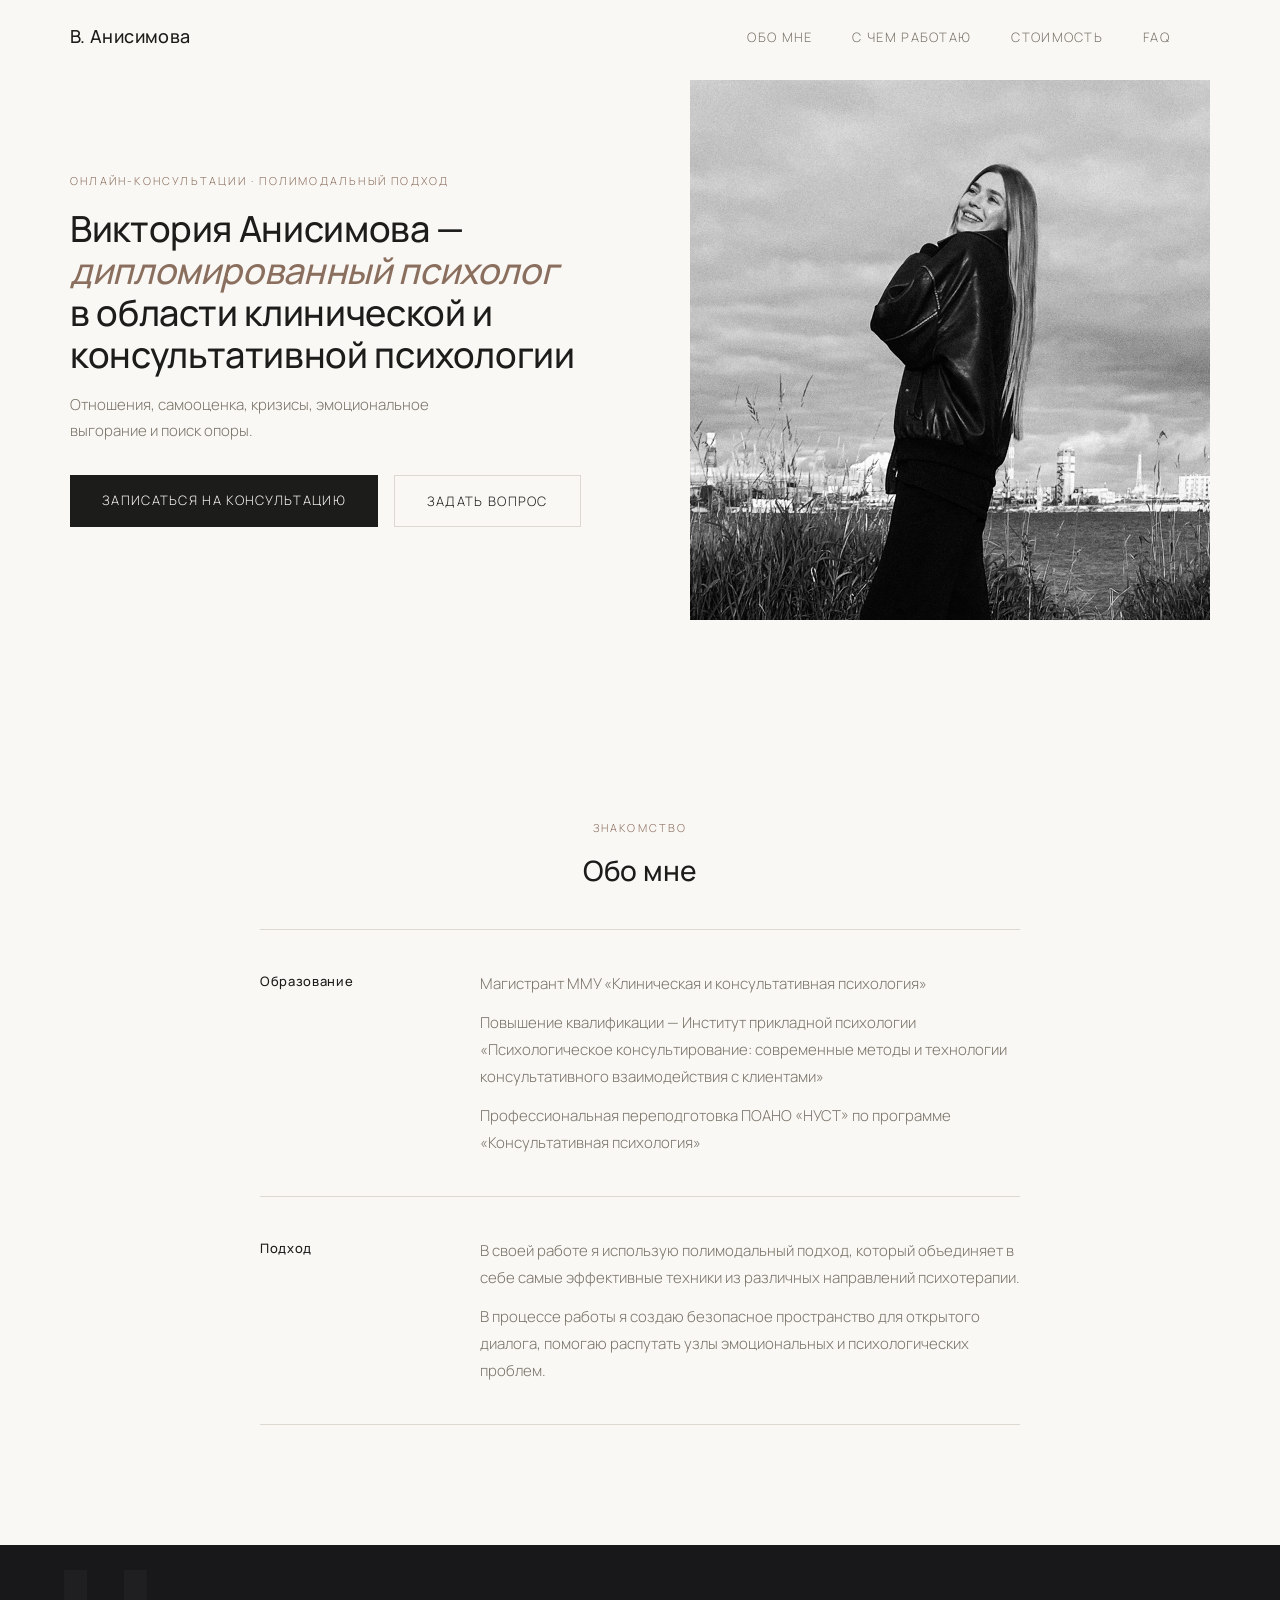
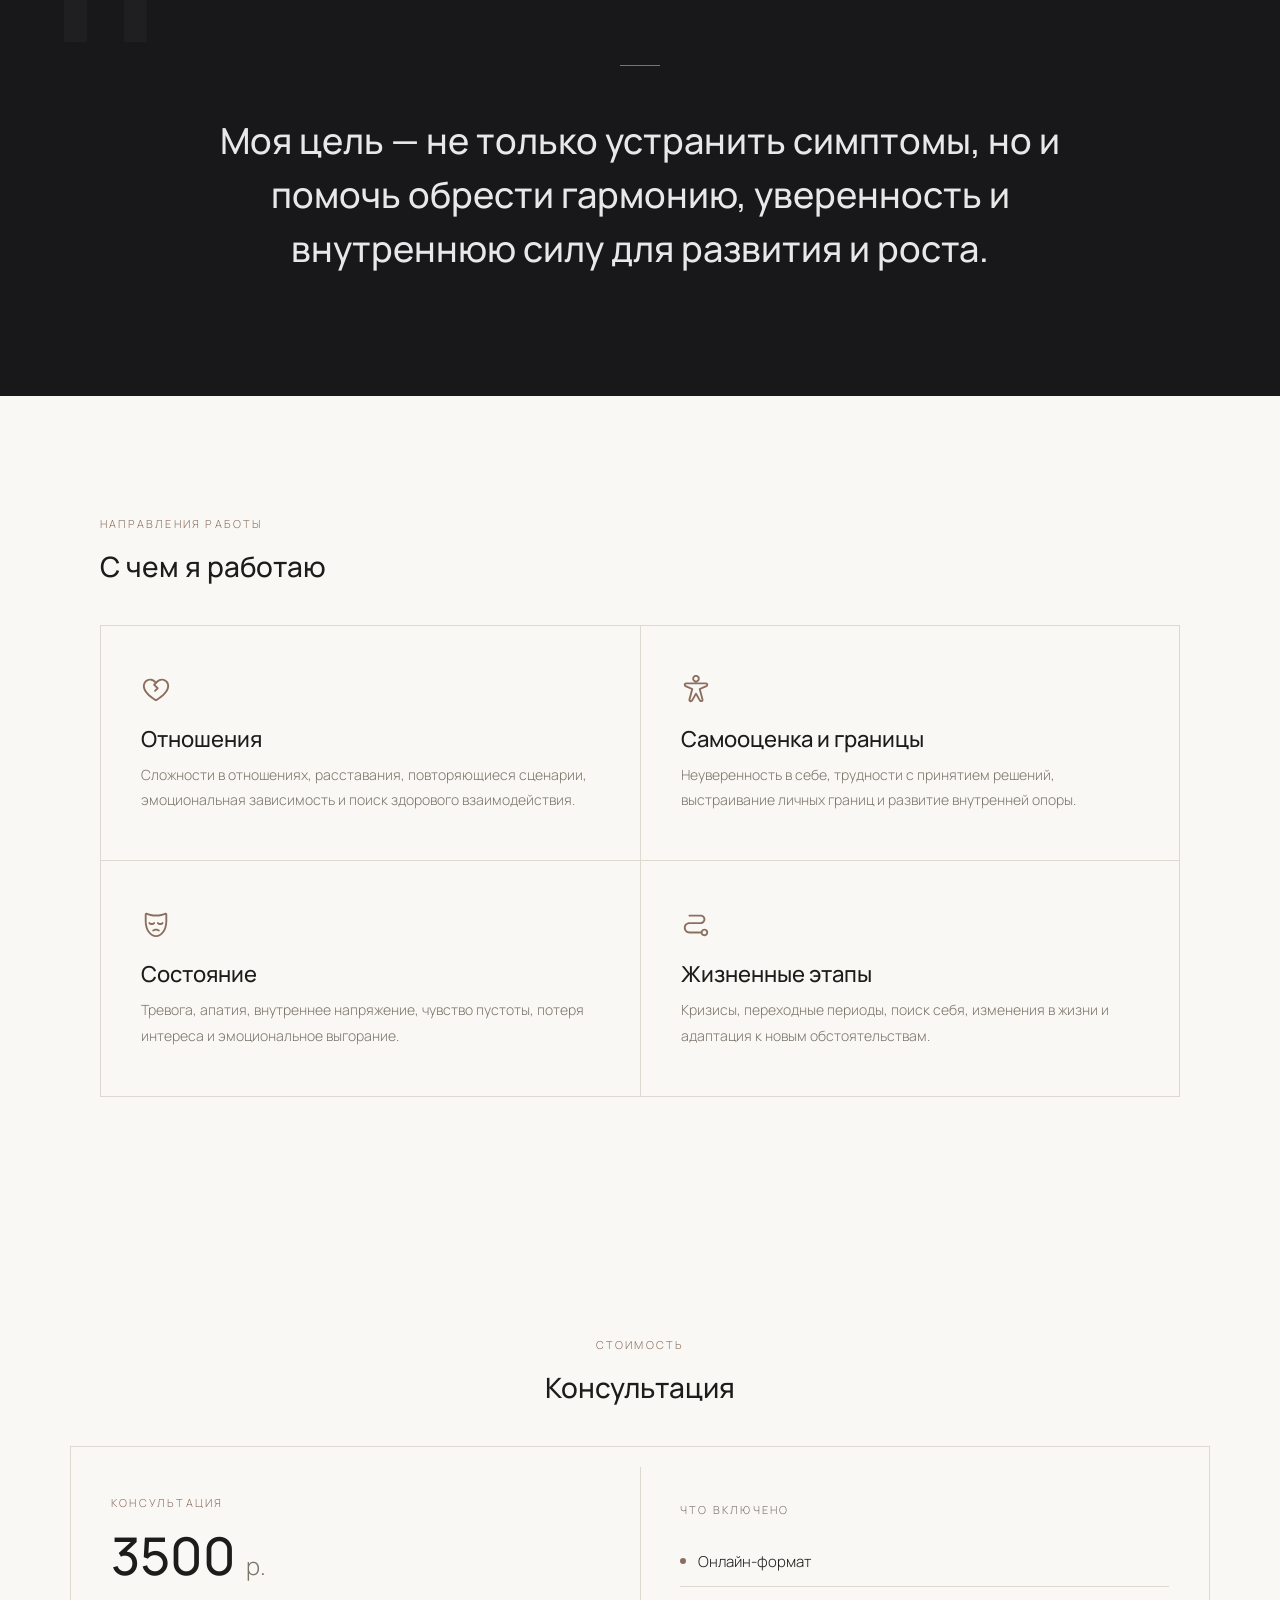
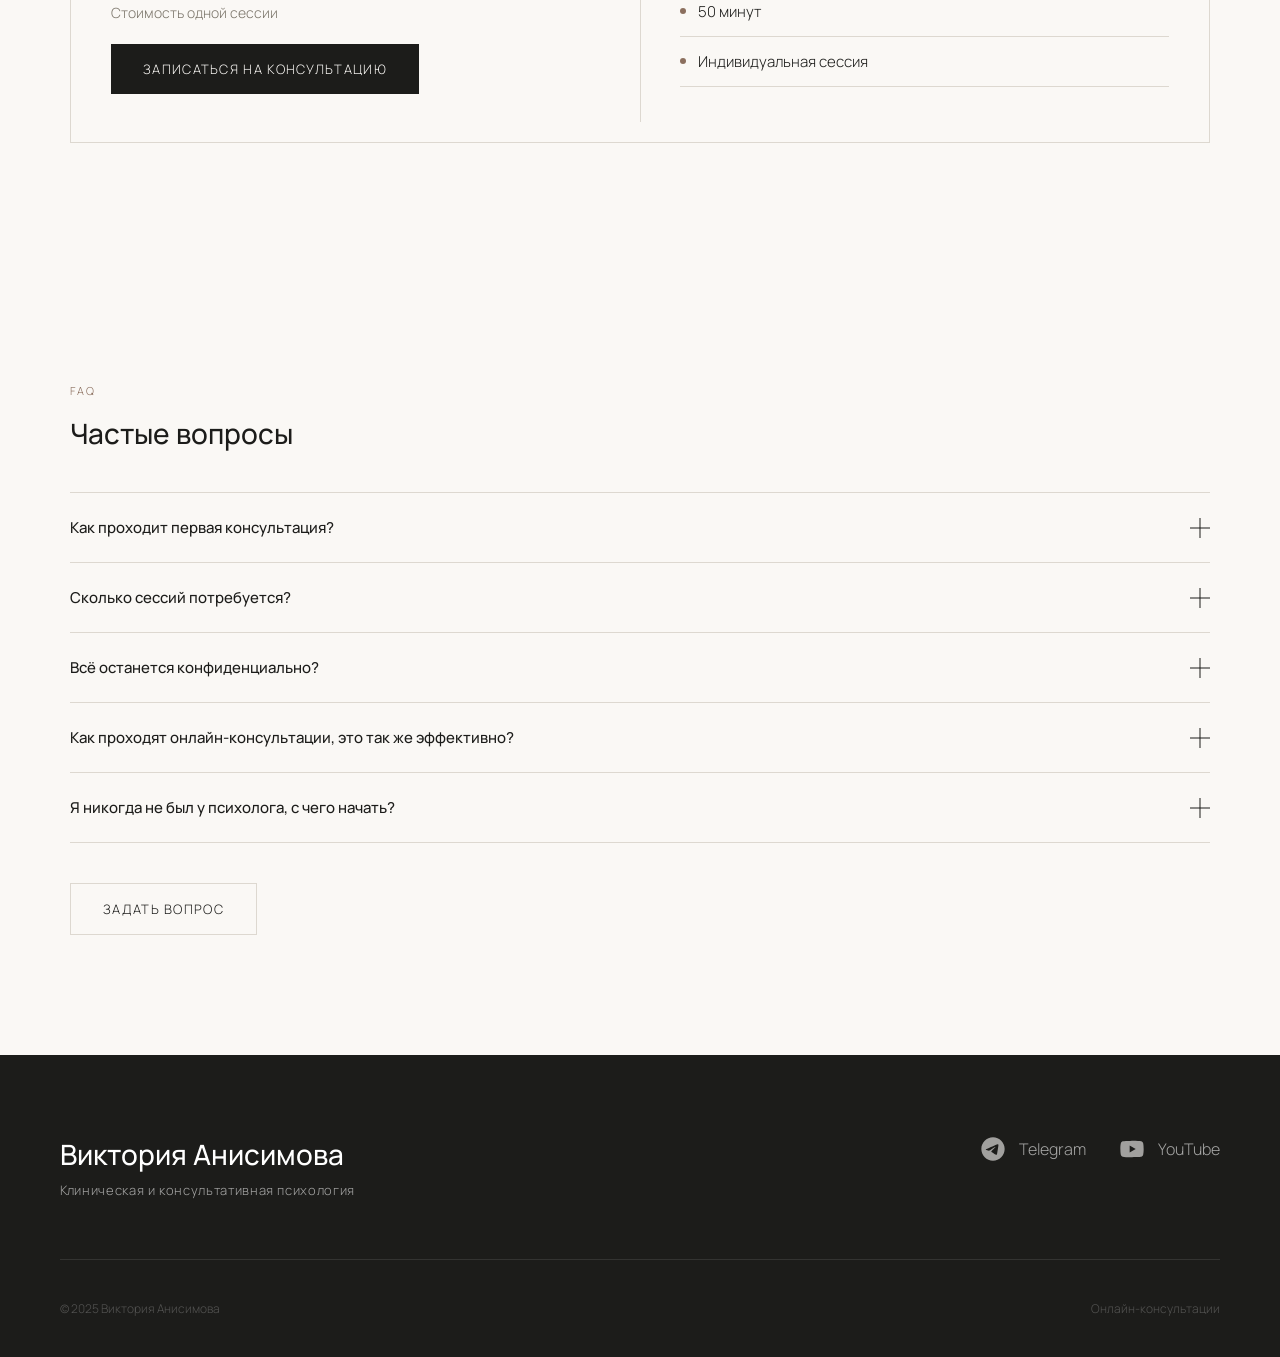
==== index.html @ 97ca0333 "Add files via upload" ====
<!DOCTYPE html>
<html lang="ru">
<head>
  <meta charset="UTF-8">
  <meta name="viewport" content="width=device-width, initial-scale=1.0">
  <title>Виктория Анисимова — психолог</title>
  <link href="https://fonts.googleapis.com/css2?family=Cormorant+Garamond:ital,wght@0,300;0,400;0,500;1,300;1,400&family=Manrope:wght@300;400;500&display=swap" rel="stylesheet">
  <link rel="stylesheet" href="style.css">
</head>
<body>

<!-- NAV -->
<nav id="nav">
  <div class="nav-inner">
    <a href="#" class="nav-logo">В. Анисимова</a>
    <ul class="nav-links">
      <li><a href="#about">Обо мне</a></li>
      <li><a href="#services">С чем работаю</a></li>
      <li><a href="#pricing">Стоимость</a></li>
      <li><a href="#faq">FAQ</a></li>
      <li><a href="#" class="open-popup nav-cta">Записаться на консультацию</a></li>
    </ul>
    <button class="nav-burger" id="nav-burger" aria-label="Открыть меню" aria-expanded="false" aria-controls="mobile-menu">
      <span></span><span></span><span></span>
    </button>
  </div>
  <div class="mobile-nav-backdrop" id="mobile-nav-backdrop"></div>
  <div class="mobile-menu" id="mobile-menu">
    <ul class="mobile-menu-links">
      <li><a href="#about">Обо мне</a></li>
      <li><a href="#services">С чем работаю</a></li>
      <li><a href="#pricing">Стоимость</a></li>
      <li><a href="#faq">FAQ</a></li>
      <li><a href="#" class="open-popup">Записаться на консультацию</a></li>
    </ul>
  </div>
</nav>

<!-- HERO -->
<section class="hero">
  <div class="hero-grid">
    <div class="hero-left">
      <div class="hero-eyebrow">Онлайн-консультации · Полимодальный подход</div>
      <h1 class="hero-title">
        Виктория Анисимова —<br>
        <em>дипломированный психолог</em><br>
        в области клинической и
        консультативной психологии
      </h1>
      <p class="hero-sub">
        Отношения, самооценка, кризисы, эмоциональное выгорание и поиск опоры.
      </p>
      <div class="hero-actions">
        <a href="#" class="btn-primary open-popup">Записаться на консультацию</a>
        <a href="#" class="btn-outline open-popup">Задать вопрос</a>
      </div>
    </div>
    <div class="hero-right">
      <img src="img-1.jpg" alt="Виктория Анисимова" class="hero-photo">
    </div>
  </div>
</section>

<!-- ABOUT -->
<section id="about">
  <div style="max-width:1200px; margin:0 auto;">
    <p class="section-label reveal">Знакомство</p>
    <h2 class="section-title reveal">Обо мне</h2>

    <div class="about-item reveal">
      <div class="about-label">Образование</div>
      <div class="about-text">
        <p>Магистрант ММУ «Клиническая и консультативная психология»</p>
        <p>Повышение квалификации — Институт прикладной психологии «Психологическое консультирование: современные методы и технологии консультативного взаимодействия с клиентами»</p>
        <p>Профессиональная переподготовка ПОАНО «НУСТ» по программе «Консультативная психология»</p>
      </div>
    </div>

    <div class="about-item reveal" id="approach">
      <div class="about-label">Подход</div>
      <div class="about-text">
        <p>В своей работе я использую полимодальный подход, который объединяет в себе самые эффективные техники из различных направлений психотерапии.</p>
        <p>В процессе работы я создаю безопасное пространство для открытого диалога, помогаю распутать узлы эмоциональных и психологических проблем.</p>
      </div>
    </div>
  </div>
</section>

<!-- QUOTE -->
<section class="quote-section">
  <div class="quote-inner">
    <div class="quote-line"></div>
    <p class="quote-text reveal">
      Моя цель — не только устранить симптомы, но и помочь обрести гармонию, уверенность и внутреннюю силу для развития и роста.
    </p>
  </div>
</section>

<!-- SERVICES -->
<section id="services">
  <div class="services-inner">
    <p class="section-label reveal">Направления работы</p>
    <h2 class="section-title reveal">С чем я работаю</h2>

    <div class="services-grid">
      <div class="service-card reveal">
        <div class="service-icon">
          <img src="relationships.svg" alt="Отношения">
        </div>
        <h3 class="service-title">Отношения</h3>
        <p class="service-desc">Сложности в отношениях, расставания, повторяющиеся сценарии, эмоциональная зависимость и поиск здорового взаимодействия.</p>
      </div>

      <div class="service-card reveal">
        <div class="service-icon">
          <img src="selfworth.svg" alt="Самооценка и границы">
        </div>
        <h3 class="service-title">Самооценка и границы</h3>
        <p class="service-desc">Неуверенность в себе, трудности с принятием решений, выстраивание личных границ и развитие внутренней опоры.</p>
      </div>

      <div class="service-card reveal">
        <div class="service-icon">
          <img src="state.svg" alt="Состояние">
        </div>
        <h3 class="service-title">Состояние</h3>
        <p class="service-desc">Тревога, апатия, внутреннее напряжение, чувство пустоты, потеря интереса и эмоциональное выгорание.</p>
      </div>

      <div class="service-card reveal">
        <div class="service-icon">
          <img src="life.svg" alt="Жизненные этапы">
        </div>
        <h3 class="service-title">Жизненные этапы</h3>
        <p class="service-desc">Кризисы, переходные периоды, поиск себя, изменения в жизни и адаптация к новым обстоятельствам.</p>
      </div>
    </div>
  </div>
</section>

<!-- PRICING -->
<section id="pricing">
  <div class="pricing-inner">
    <p class="section-label reveal">Стоимость</p>
    <h2 class="section-title reveal">Консультация</h2>
    <div class="pricing-card reveal">
      <div class="pricing-col pricing-col--left">
        <div class="pricing-tag">Консультация</div>
        <div class="pricing-price">3500 <span>р.</span></div>
        <div class="pricing-caption">Стоимость одной сессии</div>
        <a href="#" class="btn-primary open-popup">
          <span class="btn-text-desktop">Записаться на консультацию</span>
          <span class="btn-text-mobile">Записаться</span>
        </a>
      </div>
      <div class="pricing-col pricing-col--right">
        <div class="pricing-includes">Что включено</div>
        <div class="pricing-feature">
          <span class="pricing-feature-dot"></span>Онлайн-формат
        </div>
        <div class="pricing-feature">
          <span class="pricing-feature-dot"></span>50 минут
        </div>
        <div class="pricing-feature">
          <span class="pricing-feature-dot"></span>Индивидуальная сессия
        </div>
      </div>
    </div>
  </div>
</section>

<!-- FAQ -->
<section id="faq">
  <div class="faq-inner">
    <p class="section-label reveal">FAQ</p>
    <h2 class="section-title reveal">Частые вопросы</h2>
    <div class="faq-list">

      <div class="faq-item reveal">
        <button class="faq-question">
          Как проходит первая консультация?
          <span class="faq-icon"></span>
        </button>
        <div class="faq-answer">
          <p>Первая встреча — знакомство. Я узнаю о вашем запросе, вы можете задать любые вопросы обо мне и моём подходе. Вместе мы определим, комфортно ли нам работать друг с другом и наметим направление.</p>
        </div>
      </div>

      <div class="faq-item reveal">
        <button class="faq-question">
          Сколько сессий потребуется?
          <span class="faq-icon"></span>
        </button>
        <div class="faq-answer">
          <p>Зависит от запроса. Разовые консультации помогают разобраться в конкретной ситуации. Для глубокой работы — обычно от 8 до 20 встреч. Конкретные сроки обсуждаем после первой сессии.</p>
        </div>
      </div>

      <div class="faq-item reveal">
        <button class="faq-question">
          Всё останется конфиденциально?
          <span class="faq-icon"></span>
        </button>
        <div class="faq-answer">
          <p>Да, всё что вы рассказываете — строго между нами. Я придерживаюсь профессионального кодекса этики психолога.</p>
        </div>
      </div>

      <div class="faq-item reveal">
        <button class="faq-question">
          Как проходят онлайн-консультации, это так же эффективно?
          <span class="faq-icon"></span>
        </button>
        <div class="faq-answer">
          <p>Онлайн-формат полноценно заменяет очный приём. Вы можете находиться в любом месте где вам комфортно — дома, в тихом кафе. Связь через видеозвонок, качество работы от этого не страдает.</p>
        </div>
      </div>

      <div class="faq-item reveal">
        <button class="faq-question">
          Я никогда не был у психолога, с чего начать?
          <span class="faq-icon"></span>
        </button>
        <div class="faq-answer">
          <p>Просто напишите мне. Не нужно заранее чётко формулировать запрос или готовиться — разобраться в том, с чем вы пришли, это и есть часть нашей работы.</p>
        </div>
      </div>

    </div>
    <div class="faq-cta">
      <a href="#" class="btn-outline open-popup">Задать вопрос</a>
    </div>
  </div>
</section>

<!-- FOOTER -->
<footer id="contacts">
  <div class="footer-top">
    <div>
      <div class="footer-name">Виктория Анисимова</div>
      <div class="footer-tagline">Клиническая и консультативная психология</div>
    </div>
    <div class="footer-social">
      <a href="#" class="footer-social-link">
        <img src="tg.svg" alt="Telegram"><span>Telegram</span>
      </a>
      <a href="#" class="footer-social-link">
        <img src="yt.svg" alt="YouTube"><span>YouTube</span>
      </a>
    </div>
  </div>
  <div class="footer-bottom">
    <span>© 2025 Виктория Анисимова</span>
    <span>Онлайн-консультации</span>
  </div>
</footer>

<!-- POPUP -->
<div class="popup-overlay" id="popup">
  <div class="popup">
    <button class="popup-close" id="popup-close" aria-label="Закрыть">
      <svg width="18" height="18" viewBox="0 0 18 18" fill="none" stroke="currentColor" stroke-width="1.5">
        <line x1="1" y1="1" x2="17" y2="17"/><line x1="17" y1="1" x2="1" y2="17"/>
      </svg>
    </button>

    <div class="popup-form" id="popup-form">
      <h3 class="popup-title">Записаться на консультацию</h3>

      <div class="popup-field">
        <label class="popup-label">Имя</label>
        <input type="text" class="popup-input" id="field-name" placeholder="Ваше имя">
        <div class="popup-error">Заполните поле</div>
      </div>

      <div class="popup-field popup-field--contact-method">
        <label class="popup-label">Как вам удобно связаться?</label>
        <div class="popup-toggles">
          <button class="popup-toggle active" data-value="telegram">Telegram</button>
          <button class="popup-toggle" data-value="whatsapp">WhatsApp</button>
          <button class="popup-toggle" data-value="phone">Позвонить</button>
        </div>
      </div>

      <div class="popup-field popup-contact-field" id="contact-field" style="display:block;">
        <input type="text" class="popup-input" id="field-contact" placeholder="@username">
        <div class="popup-error">Заполните поле</div>
      </div>

      <div class="popup-field">
        <label class="popup-label">С чем хотите поработать? <span class="popup-optional">необязательно</span></label>
        <textarea class="popup-input popup-textarea" id="field-topic" placeholder="Опишите вкратце ваш запрос"></textarea>
      </div>

      <button class="btn-primary popup-submit" id="popup-submit">Отправить</button>
    </div>

    <div class="popup-success" id="popup-success">
      <div class="popup-success-icon">
        <svg width="24" height="24" viewBox="0 0 24 24" fill="none" stroke="currentColor" stroke-width="1.5">
          <polyline points="20 6 9 17 4 12"/>
        </svg>
      </div>
      <h3 class="popup-title">Спасибо!</h3>
      <p class="popup-success-text">Ваша заявка отправлена. Я свяжусь с вами по указанным контактам в течение одного рабочего дня.</p>
      <button class="btn-outline popup-ok" id="popup-ok">Ок, закрыть</button>
    </div>
  </div>
</div>

<script src="script.js"></script>

</body>
</html>
---- style.css ----
*, *::before, *::after { box-sizing: border-box; margin: 0; padding: 0; }

:root {
  --cream: #F5F0EA;
  --warm-white: #FAF8F5;
  --charcoal: #1C1C1A;
  --muted: #7A7469;
  --accent: #8B6F5E;
  --border: #DDD8D0;
  --dark-bg: #18181A;
  --error: #B4574F;
}

html { scroll-behavior: smooth; }

body {
  font-family: 'Manrope', sans-serif;
  background: var(--warm-white);
  color: var(--charcoal);
  font-weight: 300;
  overflow-x: hidden;
}

/* NAV */
nav {
  position: fixed;
  top: 0; left: 0; right: 0;
  z-index: 100;
  padding: 24px 60px;
  background: rgba(250,248,245,0.92);
  backdrop-filter: blur(12px);
  border-bottom: 1px solid transparent;
  transition: border-color 0.3s;
}

.nav-inner {
  max-width: 1140px;
  margin: 0 auto;
  display: flex;
  align-items: center;
  justify-content: space-between;
}
nav.scrolled { border-bottom-color: var(--border); }

.nav-logo {
  font-family: 'Manrope', sans-serif;
  font-size: 18px;
  font-weight: 500;
  letter-spacing: 0.02em;
  color: var(--charcoal);
  text-decoration: none;
}

.nav-links {
  display: flex;
  gap: 40px;
  list-style: none;
}
.nav-links a {
  font-size: 13px;
  letter-spacing: 0.1em;
  text-transform: uppercase;
  color: var(--muted);
  text-decoration: none;
  transition: color 0.2s;
}
.nav-links a:hover { color: var(--charcoal); }

.nav-burger {
  display: none;
  width: 40px;
  height: 40px;
  border: 1px solid var(--border);
  background: transparent;
  padding: 9px 8px;
  cursor: pointer;
  align-items: center;
  justify-content: center;
  flex-direction: column;
  gap: 5px;
}

.nav-burger span {
  width: 100%;
  height: 1px;
  background: var(--charcoal);
  transition: transform 0.25s ease, opacity 0.25s ease;
}

nav.mobile-open .nav-burger span:nth-child(1) {
  transform: translateY(6px) rotate(45deg);
}
nav.mobile-open .nav-burger span:nth-child(2) {
  opacity: 0;
}
nav.mobile-open .nav-burger span:nth-child(3) {
  transform: translateY(-6px) rotate(-45deg);
}

.mobile-nav-backdrop {
  position: fixed;
  inset: 0;
  background: transparent;
  opacity: 0;
  pointer-events: none;
  transition: opacity 0.25s ease;
}

.mobile-menu {
  position: fixed;
  top: 80px;
  right: 0;
  width: min(88vw, 340px);
  background: var(--warm-white);
  border-top: 1px solid var(--border);
  border-left: 1px solid var(--border);
  border-bottom: 1px solid var(--border);
  transform: translateX(100%);
  transition: transform 0.25s ease;
  padding: 20px 24px 28px;
  pointer-events: none;
}

.mobile-menu-links {
  list-style: none;
}

.mobile-menu-links li + li {
  margin-top: 16px;
}

.mobile-menu-links a {
  font-size: 13px;
  letter-spacing: 0.08em;
  text-transform: uppercase;
  color: var(--charcoal);
  text-decoration: none;
}

nav.mobile-open .mobile-nav-backdrop {
  opacity: 1;
  pointer-events: all;
}

nav.mobile-open .mobile-menu {
  transform: translateX(0);
  pointer-events: all;
}

/* HERO */
.hero {
  height: 700px;
  padding: 80px 60px 80px;
  overflow: hidden;
}

.hero-grid {
  max-width: 1140px;
  margin: 0 auto;
  height: 100%;
  display: grid;
  grid-template-columns: 1fr 520px;
  gap: 28px;
}

.hero-left {
  display: flex;
  flex-direction: column;
  justify-content: center;
  padding: 80px 0;
  position: relative;
}

.hero-eyebrow {
  font-size: 11px;
  letter-spacing: 0.2em;
  text-transform: uppercase;
  color: var(--accent);
  margin-bottom: 20px;
  opacity: 0;
  animation: fadeUp 0.8s ease forwards 0.2s;
}

.hero-title {
  font-family: 'Manrope', sans-serif;
  font-size: 36px;
  font-weight: 500;
  line-height: 42px;
  letter-spacing: -0.01em;
  color: var(--charcoal);
  margin-bottom: 16px;
  opacity: 0;
  animation: fadeUp 0.8s ease forwards 0.4s;
}

.hero-title em {
  font-style: italic;
  color: var(--accent);
}

.hero-sub {
  font-size: 15px;
  line-height: 1.7;
  color: var(--muted);
  max-width: 380px;
  margin-bottom: 32px;
  opacity: 0;
  animation: fadeUp 0.8s ease forwards 0.6s;
}

.hero-actions {
  display: flex;
  gap: 16px;
  flex-wrap: wrap;
  opacity: 0;
  animation: fadeUp 0.8s ease forwards 0.8s;
}

.btn-primary {
  background: var(--charcoal);
  color: var(--warm-white);
  border: none;
  padding: 16px 32px;
  font-family: 'Manrope', sans-serif;
  font-size: 13px;
  letter-spacing: 0.1em;
  text-transform: uppercase;
  cursor: pointer;
  transition: background 0.2s, transform 0.2s;
  text-decoration: none;
  display: inline-block;
}
.btn-primary:hover { background: var(--accent); transform: translateY(-1px); }

.btn-outline {
  background: transparent;
  color: var(--charcoal);
  border: 1px solid var(--border);
  padding: 16px 32px;
  font-family: 'Manrope', sans-serif;
  font-size: 13px;
  letter-spacing: 0.1em;
  text-transform: uppercase;
  cursor: pointer;
  transition: border-color 0.2s, color 0.2s;
  text-decoration: none;
  display: inline-block;
}
.btn-outline:hover { border-color: var(--charcoal); }

.btn-text-mobile { display: none; }

.hero-right {
  position: relative;
  overflow: hidden;
  background: var(--cream);
}

.hero-photo {
  width: 100%;
  height: 100%;
  object-fit: cover;
  display: block;
}

.photo-placeholder {
  width: 100%;
  height: 100%;
  display: flex;
  flex-direction: column;
  align-items: center;
  justify-content: center;
  background: linear-gradient(160deg, #E8E0D8 0%, #D4C9BE 100%);
  position: relative;
}

.photo-placeholder::before {
  content: '';
  position: absolute;
  inset: 0;
  background: url("data:image/svg+xml,%3Csvg width='60' height='60' viewBox='0 0 60 60' xmlns='http://www.w3.org/2000/svg'%3E%3Cg fill='none' fill-rule='evenodd'%3E%3Cg fill='%23BFB5AA' fill-opacity='0.15'%3E%3Cpath d='M36 34v-4h-2v4h-4v2h4v4h2v-4h4v-2h-4zm0-30V0h-2v4h-4v2h4v4h2V6h4V4h-4zM6 34v-4H4v4H0v2h4v4h2v-4h4v-2H6zM6 4V0H4v4H0v2h4v4h2V6h4V4H6z'/%3E%3C/g%3E%3C/g%3E%3C/svg%3E");
}

.photo-placeholder-icon {
  width: 80px;
  height: 80px;
  border-radius: 50%;
  background: rgba(255,255,255,0.4);
  display: flex;
  align-items: center;
  justify-content: center;
  margin-bottom: 16px;
  position: relative;
}

.photo-placeholder-icon svg { opacity: 0.5; }

.photo-placeholder-text {
  font-size: 12px;
  letter-spacing: 0.15em;
  text-transform: uppercase;
  color: var(--accent);
  opacity: 0.7;
  position: relative;
}

/* ABOUT */
#about {
  padding: 120px 60px 120px;
}

#about .section-label,
#about .section-title {
  text-align: center;
}

#about .section-title,
#services .section-title,
#pricing .section-title {
  margin-bottom: 40px;
}

.section-label {
  font-size: 11px;
  letter-spacing: 0.2em;
  text-transform: uppercase;
  color: var(--accent);
  margin-bottom: 16px;
}

.section-title {
  font-family: 'Manrope', sans-serif;
  font-size: 28px;
  font-weight: 500;
  margin-bottom: 80px;
}

.about-item {
  display: grid;
  grid-template-columns: 180px 1fr;
  gap: 40px;
  padding: 40px 0;
  border-top: 1px solid var(--border);
  max-width: 760px;
  margin-left: auto;
  margin-right: auto;
}

.about-item:last-child { border-bottom: 1px solid var(--border); }

.about-label {
  font-size: 13px;
  font-weight: 500;
  letter-spacing: 0.05em;
  padding-top: 2px;
}

.about-text {
  font-size: 15px;
  line-height: 1.8;
  color: var(--muted);
}

.about-text p { margin-bottom: 12px; }
.about-text p:last-child { margin-bottom: 0; }

/* QUOTE */
.quote-section {
  background: var(--dark-bg);
  padding: 120px 60px;
  margin-top: 0;
  position: relative;
  overflow: hidden;
}

.quote-section::before {
  content: '"';
  position: absolute;
  top: -40px;
  left: 40px;
  font-family: 'Manrope', sans-serif;
  font-size: 400px;
  color: rgba(255,255,255,0.03);
  line-height: 1;
  pointer-events: none;
}

.quote-inner {
  max-width: 900px;
  margin: 0 auto;
  text-align: center;
  position: relative;
}

.quote-line {
  width: 40px;
  height: 1px;
  background: var(--accent);
  margin: 0 auto 48px;
}

.quote-text {
  font-family: 'Manrope', sans-serif;
  font-size: 36px;
  font-weight: 500;
  line-height: 1.5;
  color: rgba(255,255,255,0.9);
}

/* SERVICES */
#services {
  padding-top: 120px;
}

.services-inner {
  max-width: 1200px;
  margin: 0 auto;
  padding: 0 60px 120px;
}

.services-grid {
  display: grid;
  grid-template-columns: 1fr 1fr;
  gap: 1px;
  background: var(--border);
  border: 1px solid var(--border);
}

.service-card {
  background: var(--warm-white);
  padding: 48px 40px;
  position: relative;
  transition: background 0.3s;
}

.service-card:hover { background: var(--cream); }

.service-icon {
  width: 30px;
  height: 30px;
  margin-bottom: 20px;
  color: var(--accent);
}

.service-icon img {
  width: 100%;
  height: 100%;
}

.service-title {
  font-family: 'Manrope', sans-serif;
  font-size: 22px;
  font-weight: 500;
  margin-bottom: 8px;
}

.service-desc {
  font-size: 14px;
  line-height: 1.8;
  color: var(--muted);
}

/* PRICING */
#pricing {
  padding: 120px 60px;
}

.pricing-inner {
  max-width: 1140px;
  margin: 0 auto;
  text-align: center;
}

.pricing-card {
  display: grid;
  grid-template-columns: 1fr 1fr;
  border: 1px solid var(--border);
  margin-top: 0;
  text-align: left;
  background: var(--warm-white);
}

.pricing-col {
  padding: 48px 40px;
}

.pricing-col--right {
  position: relative;
  display: flex;
  flex-direction: column;
  justify-content: center;
}

.pricing-col--right::before {
  content: '';
  position: absolute;
  left: 0;
  top: 20px;
  bottom: 20px;
  width: 1px;
  background: var(--border);
}

.pricing-col--left {
  display: flex;
  flex-direction: column;
  align-items: flex-start;
  gap: 20px;
}

.pricing-tag {
  font-size: 11px;
  letter-spacing: 0.2em;
  text-transform: uppercase;
  color: var(--accent);
}

.pricing-price {
  font-family: 'Manrope', sans-serif;
  font-size: 52px;
  font-weight: 500;
  color: var(--charcoal);
  line-height: 1;
}

.pricing-price span {
  font-size: 24px;
  font-weight: 300;
  color: var(--muted);
}

.pricing-caption {
  font-size: 14px;
  color: var(--muted);
  line-height: 1.6;
}

.pricing-includes {
  font-size: 11px;
  letter-spacing: 0.2em;
  text-transform: uppercase;
  color: var(--muted);
  margin-bottom: 20px;
}

.pricing-feature {
  display: flex;
  align-items: center;
  gap: 12px;
  font-size: 15px;
  color: var(--charcoal);
  padding: 14px 0;
  border-bottom: 1px solid var(--border);
}

.pricing-feature:first-of-type {
  border-top: 1px solid var(--border);
}

.pricing-feature-dot {
  width: 6px;
  height: 6px;
  border-radius: 50%;
  background: var(--accent);
  flex-shrink: 0;
}

/* FAQ */
#faq {
  padding: 120px 60px;
}

.faq-inner {
  max-width: 1140px;
  margin: 0 auto;
}

#faq .section-title {
  margin-bottom: 40px;
}

.faq-item {
  border-top: 1px solid var(--border);
}

.faq-item:last-child {
  border-bottom: 1px solid var(--border);
}

.faq-question {
  width: 100%;
  display: flex;
  align-items: center;
  justify-content: space-between;
  gap: 24px;
  padding: 24px 0;
  background: none;
  border: none;
  cursor: pointer;
  font-family: 'Manrope', sans-serif;
  font-size: 15px;
  font-weight: 500;
  color: var(--charcoal);
  text-align: left;
}

.faq-icon {
  width: 20px;
  height: 20px;
  flex-shrink: 0;
  position: relative;
}

.faq-icon::before,
.faq-icon::after {
  content: '';
  position: absolute;
  background: var(--charcoal);
  transition: transform 0.3s ease, opacity 0.3s ease;
}

.faq-icon::before {
  width: 20px;
  height: 1px;
  top: 50%;
  left: 0;
  transform: translateY(-50%);
}

.faq-icon::after {
  width: 1px;
  height: 20px;
  left: 50%;
  top: 0;
  transform: translateX(-50%);
}

.faq-item.open .faq-icon::after {
  opacity: 0;
  transform: translateX(-50%) rotate(90deg);
}

.faq-answer {
  overflow: hidden;
  max-height: 0;
  transition: max-height 0.4s ease, padding 0.4s ease;
}

.faq-item.open .faq-answer {
  max-height: 400px;
  padding-bottom: 24px;
}

.faq-answer p {
  font-size: 14px;
  line-height: 1.8;
  color: var(--muted);
  max-width: 680px;
}

.faq-cta {
  margin-top: 40px;
}

/* NAV CTA */
.nav-cta {
  border: 1px solid var(--border) !important;
  padding: 8px 16px;
  color: var(--charcoal) !important;
  transition: border-color 0.2s, color 0.2s !important;
}
.nav-cta:hover {
  border-color: var(--charcoal) !important;
  color: var(--charcoal) !important;
}
.nav-links .nav-cta { display: none; }

/* POPUP */
.popup-overlay {
  position: fixed;
  inset: 0;
  background: rgba(28,28,26,0.6);
  z-index: 200;
  display: flex;
  align-items: center;
  justify-content: center;
  opacity: 0;
  pointer-events: none;
  transition: opacity 0.3s;
  padding: 24px;
}

.popup-overlay.open {
  opacity: 1;
  pointer-events: all;
}

.popup {
  background: var(--warm-white);
  padding: 48px;
  max-width: 480px;
  width: 100%;
  position: relative;
}

.popup-close {
  position: absolute;
  top: 20px;
  right: 20px;
  background: none;
  border: none;
  cursor: pointer;
  color: var(--muted);
  padding: 4px;
  line-height: 1;
  transition: color 0.2s;
}
.popup-close:hover { color: var(--charcoal); }

.popup-title {
  font-family: 'Manrope', sans-serif;
  font-size: 20px;
  font-weight: 500;
  color: var(--charcoal);
  margin-bottom: 32px;
}

.popup-field {
  margin-bottom: 20px;
}

.popup-field--contact-method {
  margin-bottom: 16px;
}

.popup-label {
  display: block;
  font-size: 11px;
  letter-spacing: 0.1em;
  text-transform: uppercase;
  color: var(--muted);
  margin-bottom: 8px;
}

.popup-optional {
  font-size: 11px;
  text-transform: none;
  letter-spacing: 0;
  opacity: 0.6;
}

.popup-input {
  width: 100%;
  border: 1px solid var(--border);
  background: transparent;
  padding: 12px 16px;
  font-family: 'Manrope', sans-serif;
  font-size: 14px;
  color: var(--charcoal);
  outline: none;
  transition: border-color 0.2s;
  appearance: none;
}
.popup-input:focus { border-color: var(--charcoal); }

.popup-field.has-error .popup-input {
  border-color: var(--error);
}

.popup-field.has-error .popup-input:focus {
  border-color: var(--error);
}

.popup-error {
  display: none;
  margin-top: 8px;
  font-size: 12px;
  line-height: 1.4;
  color: var(--error);
}

.popup-field.has-error .popup-error {
  display: block;
}

.popup-textarea {
  resize: vertical;
  min-height: 80px;
}

.popup-toggles {
  display: flex;
  gap: 8px;
}

.popup-toggle {
  flex: 1;
  padding: 10px 8px;
  border: 1px solid var(--border);
  background: transparent;
  font-family: 'Manrope', sans-serif;
  font-size: 13px;
  cursor: pointer;
  color: var(--muted);
  transition: all 0.2s;
}
.popup-toggle.active {
  border-color: var(--charcoal);
  background: var(--charcoal);
  color: var(--warm-white);
}

.popup-contact-field {
  display: none;
}

.popup-submit {
  width: 100%;
  margin-top: 8px;
}

.popup-success {
  display: none;
  text-align: center;
  padding: 16px 0;
}

.popup-success-icon {
  width: 52px;
  height: 52px;
  border: 1px solid var(--accent);
  border-radius: 50%;
  display: flex;
  align-items: center;
  justify-content: center;
  margin: 0 auto 24px;
  color: var(--accent);
}

.popup-success-text {
  font-size: 14px;
  line-height: 1.8;
  color: var(--muted);
  margin-bottom: 32px;
}

.popup-ok {
  display: inline-block;
}

/* FOOTER SOCIAL */
.footer-social {
  display: flex;
  flex-direction: row;
  gap: 32px;
  align-items: center;
}

.footer-social-link {
  display: flex;
  align-items: center;
  gap: 12px;
  color: rgba(255,255,255,0.6);
  text-decoration: none;
  font-size: 16px;
  transition: color 0.2s;
}
.footer-social-link:hover { color: white; }

.footer-social-link img {
  width: 28px;
  height: 28px;
  opacity: 0.6;
  transition: opacity 0.2s;
}
.footer-social-link:hover img { opacity: 1; }

/* FOOTER */
footer {
  background: var(--charcoal);
  color: rgba(255,255,255,0.6);
  padding: 80px 60px 40px;
}

.footer-top {
  display: flex;
  justify-content: space-between;
  align-items: flex-start;
  padding-bottom: 60px;
  border-bottom: 1px solid rgba(255,255,255,0.1);
  margin-bottom: 40px;
}

.footer-name {
  font-family: 'Manrope', sans-serif;
  font-size: 28px;
  font-weight: 500;
  color: white;
  margin-bottom: 8px;
}

.footer-tagline {
  font-size: 13px;
  letter-spacing: 0.05em;
}

.footer-cta { text-align: right; }
.footer-cta p { margin-bottom: 20px; font-size: 14px; }

.footer-bottom {
  display: flex;
  justify-content: space-between;
  font-size: 12px;
  opacity: 0.4;
}

/* ANIMATIONS */
@keyframes fadeUp {
  from { opacity: 0; transform: translateY(20px); }
  to { opacity: 1; transform: translateY(0); }
}

.reveal {
  opacity: 0;
  transform: translateY(24px);
  transition: opacity 0.7s ease, transform 0.7s ease;
}
.reveal.visible {
  opacity: 1;
  transform: none;
}

/* RESPONSIVE */
@media (max-width: 900px) {
  nav { padding: 20px 24px; }
  .nav-links { display: none; }
  .nav-burger { display: inline-flex; }
  .mobile-menu { top: 80px; }
  .hero { height: auto; max-height: none; padding: 0 24px; }
  .hero-grid { grid-template-columns: 1fr; }
  .hero-left { padding: 120px 0 60px; }
  .hero-right { height: 70vw; }
  .photo-placeholder { height: 70vw; }
  #about { padding: 80px 24px 80px; }
  #services { padding-top: 80px; }
  .services-inner { padding: 0 24px 80px; }
  .about-item { grid-template-columns: 1fr; gap: 12px; }
  .services-grid { grid-template-columns: 1fr; }
  .quote-section { padding: 80px 24px; }
  #pricing { padding: 80px 24px; }
  #faq { padding: 80px 24px; }
  .pricing-card { grid-template-columns: 1fr; }
  .pricing-col--right::before { display: none; }
  .pricing-col--right { border-top: 1px solid var(--border); }
  .quote-text { font-size: 24px; }
  footer { padding: 60px 24px 32px; }
  .footer-top { flex-direction: column; gap: 32px; }
  .footer-social { align-items: flex-start; }
  .popup { padding: 32px 24px; }
}

@media (max-width: 500px) {
  #pricing .btn-text-desktop { display: none; }
  #pricing .btn-text-mobile { display: inline; }
}
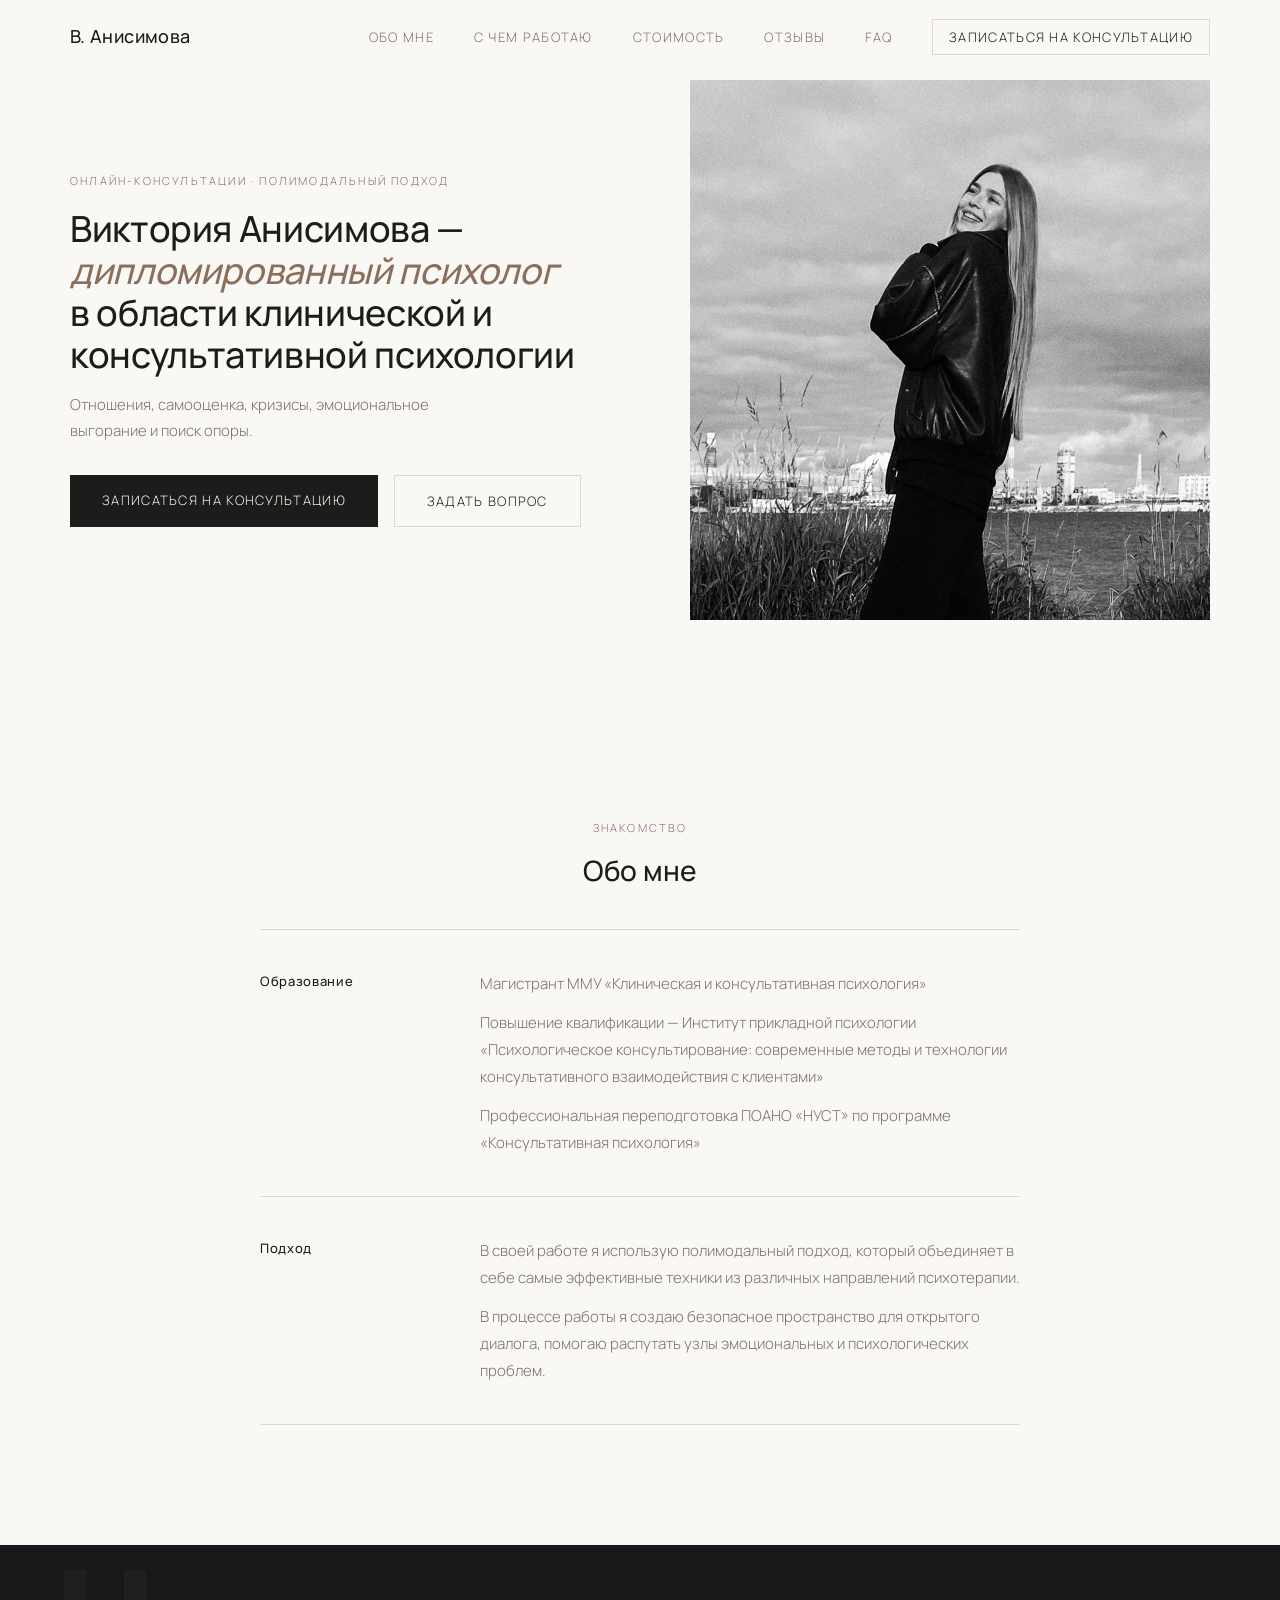
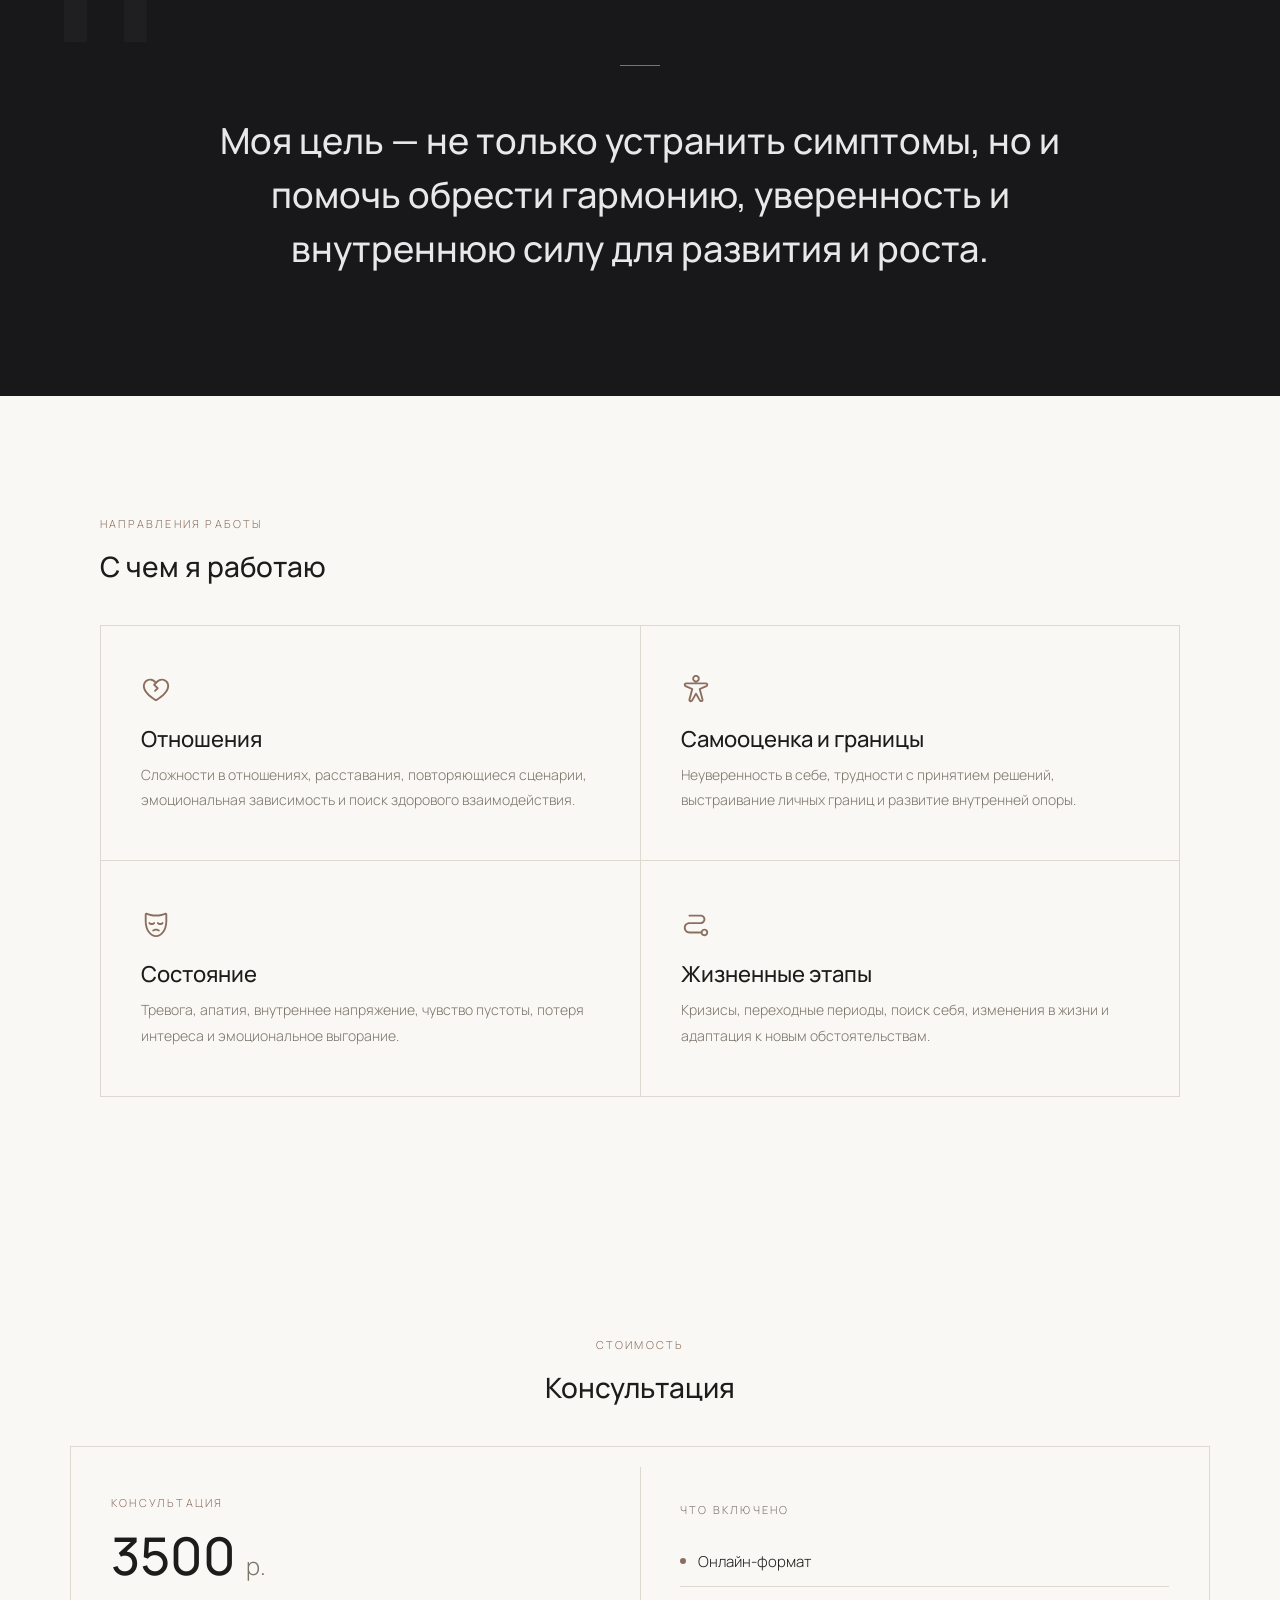
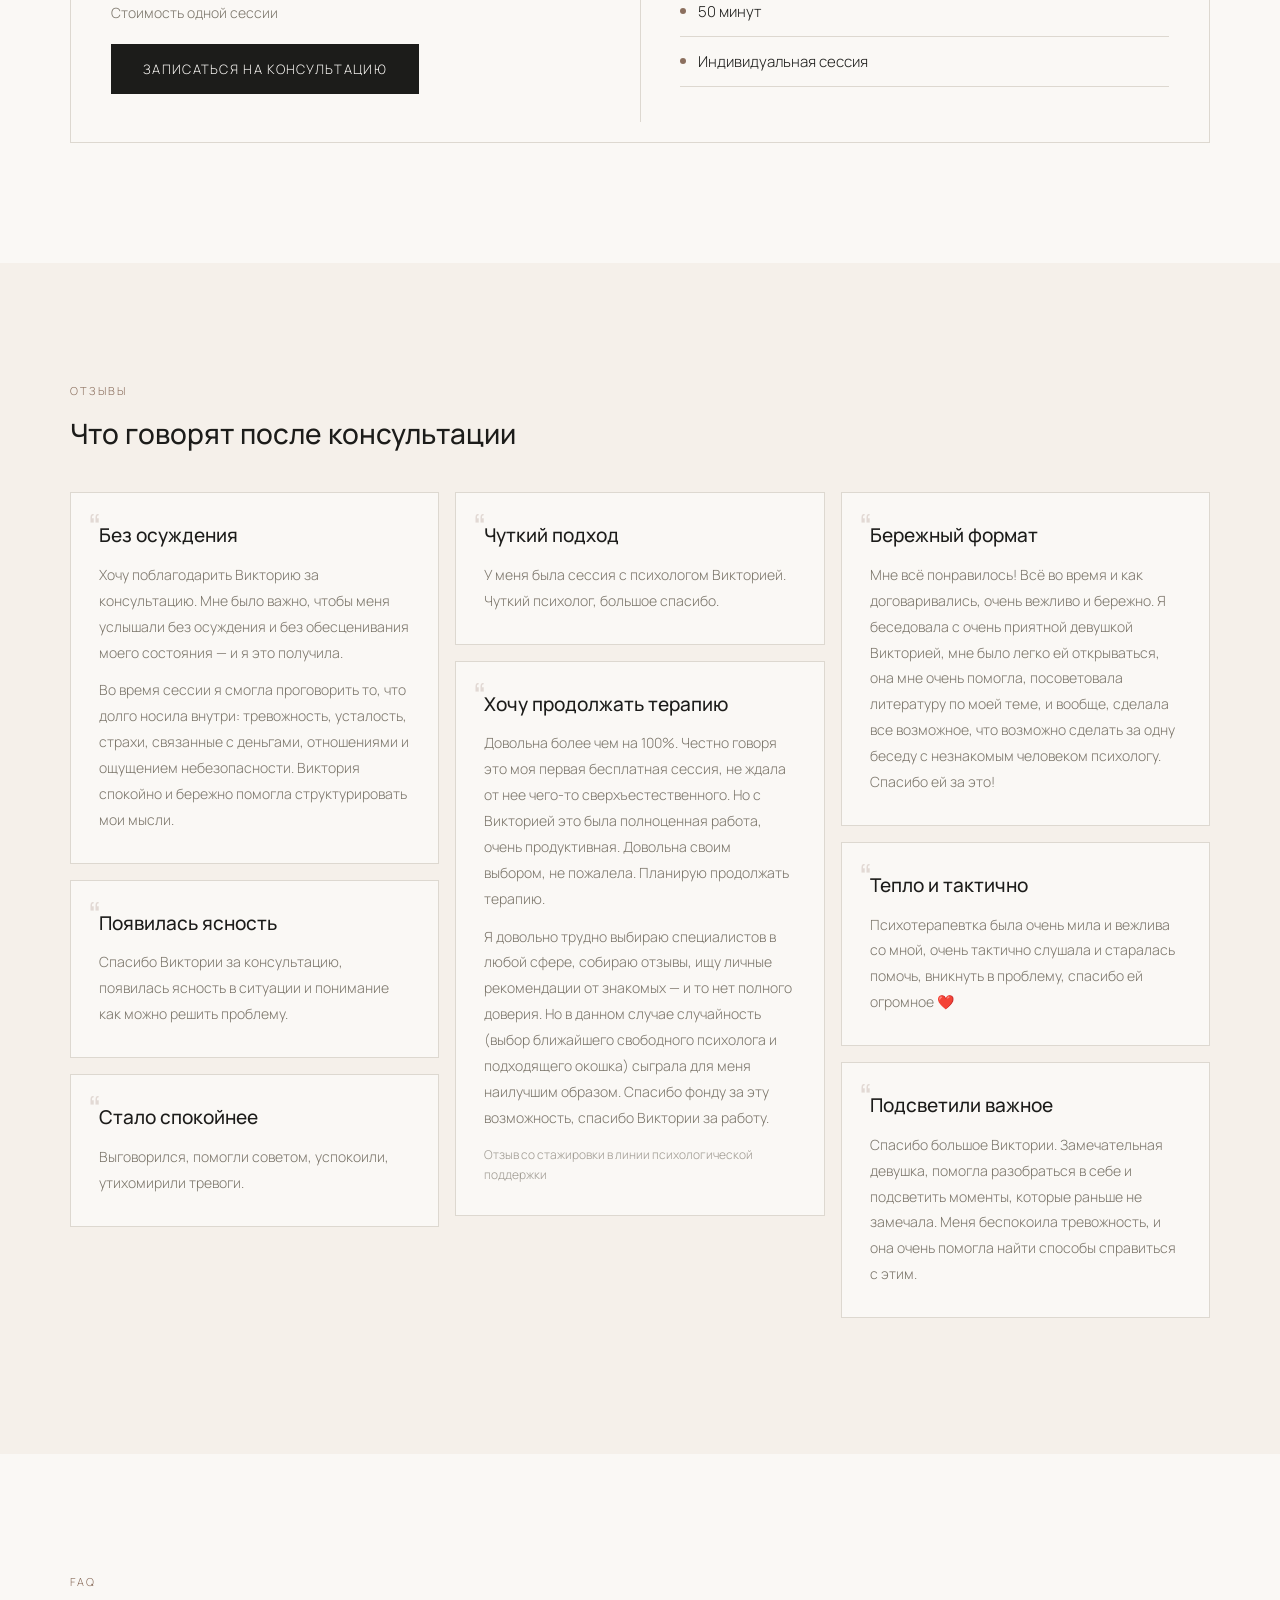
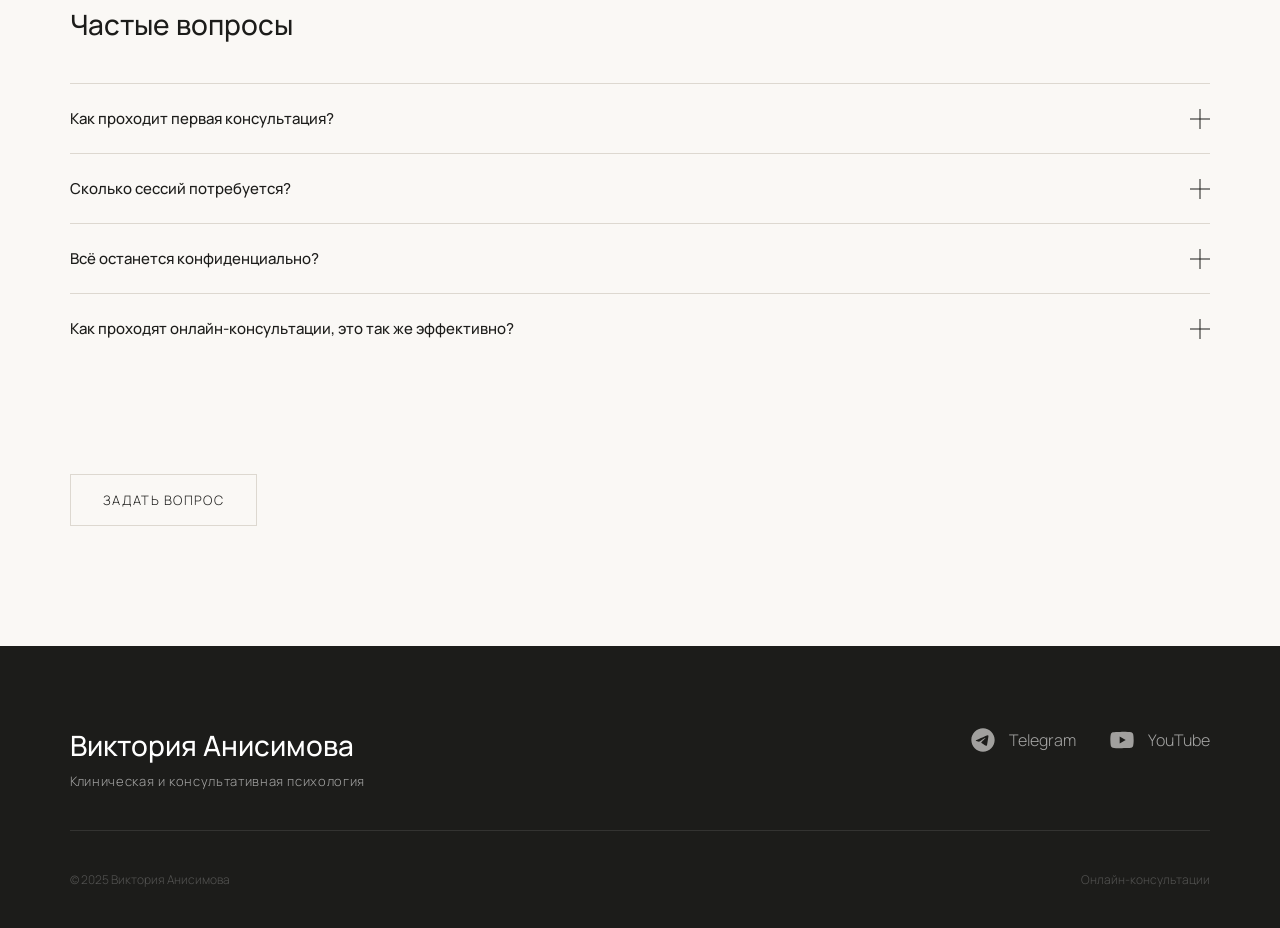
==== commit 775eb06c: "Add files via upload" ====
--- a/index.html
+++ b/index.html
@@ -6,6 +6,7 @@
   <title>Виктория Анисимова — психолог</title>
   <link href="https://fonts.googleapis.com/css2?family=Cormorant+Garamond:ital,wght@0,300;0,400;0,500;1,300;1,400&family=Manrope:wght@300;400;500&display=swap" rel="stylesheet">
   <link rel="stylesheet" href="style.css">
+  <script src="https://mcp.figma.com/mcp/html-to-design/capture.js" async></script>
 </head>
 <body>
 
@@ -17,6 +18,7 @@
       <li><a href="#about">Обо мне</a></li>
       <li><a href="#services">С чем работаю</a></li>
       <li><a href="#pricing">Стоимость</a></li>
+      <li><a href="#testimonials">Отзывы</a></li>
       <li><a href="#faq">FAQ</a></li>
       <li><a href="#" class="open-popup nav-cta">Записаться на консультацию</a></li>
     </ul>
@@ -30,6 +32,7 @@
       <li><a href="#about">Обо мне</a></li>
       <li><a href="#services">С чем работаю</a></li>
       <li><a href="#pricing">Стоимость</a></li>
+      <li><a href="#testimonials">Отзывы</a></li>
       <li><a href="#faq">FAQ</a></li>
       <li><a href="#" class="open-popup">Записаться на консультацию</a></li>
     </ul>
@@ -169,6 +172,79 @@
   </div>
 </section>
 
+<!-- TESTIMONIALS -->
+<section id="testimonials">
+  <div class="testimonials-inner">
+    <p class="section-label reveal">Отзывы</p>
+    <div class="testimonials-top reveal">
+      <h2 class="section-title">Что говорят после консультации</h2>
+    </div>
+    <div class="testimonials-slider reveal">
+      <div class="testimonials-track">
+          <article class="testimonial-card">
+            <div class="testimonial-head">
+              <h3 class="testimonial-title">Без осуждения</h3>
+            </div>
+            <p class="testimonial-text">Хочу поблагодарить Викторию за консультацию. Мне было важно, чтобы меня услышали без осуждения и без обесценивания моего состояния — и я это получила.</p>
+            <p class="testimonial-text">Во время сессии я смогла проговорить то, что долго носила внутри: тревожность, усталость, страхи, связанные с деньгами, отношениями и ощущением небезопасности. Виктория спокойно и бережно помогла структурировать мои мысли.</p>
+          </article>
+
+          <article class="testimonial-card">
+            <div class="testimonial-head">
+              <h3 class="testimonial-title">Появилась ясность</h3>
+            </div>
+            <p class="testimonial-text">Спасибо Виктории за консультацию, появилась ясность в ситуации и понимание как можно решить проблему.</p>
+          </article>
+
+          <article class="testimonial-card">
+            <div class="testimonial-head">
+              <h3 class="testimonial-title">Стало спокойнее</h3>
+            </div>
+            <p class="testimonial-text">Выговорился, помогли советом, успокоили, утихомирили тревоги.</p>
+          </article>
+
+          <article class="testimonial-card">
+            <div class="testimonial-head">
+              <h3 class="testimonial-title">Чуткий подход</h3>
+            </div>
+            <p class="testimonial-text">У меня была сессия с психологом Викторией. Чуткий психолог, большое спасибо.</p>
+          </article>
+
+          <article class="testimonial-card">
+            <div class="testimonial-head">
+              <h3 class="testimonial-title">Хочу продолжать терапию</h3>
+            </div>
+            <p class="testimonial-text">Довольна более чем на 100%. Честно говоря это моя первая бесплатная сессия, не ждала от нее чего-то сверхъестественного. Но с Викторией это была полноценная работа, очень продуктивная. Довольна своим выбором, не пожалела. Планирую продолжать терапию.</p>
+            <p class="testimonial-text">Я довольно трудно выбираю специалистов в любой сфере, собираю отзывы, ищу личные рекомендации от знакомых — и то нет полного доверия. Но в данном случае случайность (выбор ближайшего свободного психолога и подходящего окошка) сыграла для меня наилучшим образом. Спасибо фонду за эту возможность, спасибо Виктории за работу.</p>
+            <p class="testimonial-note">Отзыв со стажировки в линии психологической поддержки</p>
+          </article>
+
+          <article class="testimonial-card">
+            <div class="testimonial-head">
+              <h3 class="testimonial-title">Бережный формат</h3>
+            </div>
+            <p class="testimonial-text">Мне всё понравилось! Всё во время и как договаривались, очень вежливо и бережно. Я беседовала с очень приятной девушкой Викторией, мне было легко ей открываться, она мне очень помогла, посоветовала литературу по моей теме, и вообще, сделала все возможное, что возможно сделать за одну беседу с незнакомым человеком психологу. Спасибо ей за это!</p>
+          </article>
+
+          <article class="testimonial-card">
+            <div class="testimonial-head">
+              <h3 class="testimonial-title">Тепло и тактично</h3>
+            </div>
+            <p class="testimonial-text">Психотерапевтка была очень мила и вежлива со мной, очень тактично слушала и старалась помочь, вникнуть в проблему, спасибо ей огромное ❤️</p>
+          </article>
+
+          <article class="testimonial-card">
+            <div class="testimonial-head">
+              <h3 class="testimonial-title">Подсветили важное</h3>
+            </div>
+            <p class="testimonial-text">Спасибо большое Виктории. Замечательная девушка, помогла разобраться в себе и подсветить моменты, которые раньше не замечала. Меня беспокоила тревожность, и она очень помогла найти способы справиться с этим.</p>
+          </article>
+      </div>
+    </div>
+    <button class="testimonials-more btn-outline" type="button" aria-expanded="false">Показать ещё</button>
+  </div>
+</section>
+
 <!-- FAQ -->
 <section id="faq">
   <div class="faq-inner">
--- a/style.css
+++ b/style.css
@@ -565,6 +565,106 @@
   flex-shrink: 0;
 }
 
+/* TESTIMONIALS */
+#testimonials {
+  padding: 120px 60px;
+  background: var(--cream);
+}
+
+.testimonials-inner {
+  max-width: 1140px;
+  margin: 0 auto;
+}
+
+#testimonials .section-title {
+  margin-bottom: 0;
+}
+
+.testimonials-slider {
+  width: 100%;
+}
+
+.testimonials-top {
+  margin-bottom: 40px;
+}
+
+.testimonials-track {
+  column-count: 3;
+  column-gap: 16px;
+}
+
+.testimonial-card {
+  display: inline-block;
+  width: 100%;
+  position: relative;
+  border: 1px solid var(--border);
+  background: var(--warm-white);
+  padding: 30px 28px;
+  margin-bottom: 16px;
+  break-inside: avoid;
+}
+
+.testimonial-card::before {
+  content: '“';
+  position: absolute;
+  top: 14px;
+  left: 16px;
+  font-family: 'Manrope', sans-serif;
+  font-size: 44px;
+  line-height: 1;
+  color: rgba(139, 111, 94, 0.22);
+  pointer-events: none;
+}
+
+.testimonial-title {
+  position: relative;
+  font-family: 'Manrope', sans-serif;
+  font-size: 19px;
+  font-weight: 500;
+  line-height: 1.3;
+}
+
+.testimonial-head {
+  position: relative;
+  display: flex;
+  align-items: baseline;
+  justify-content: space-between;
+  gap: 16px;
+  margin-bottom: 14px;
+}
+
+.testimonial-index {
+  font-size: 11px;
+  letter-spacing: 0.2em;
+  text-transform: uppercase;
+  color: var(--accent);
+  flex-shrink: 0;
+}
+
+.testimonial-text {
+  position: relative;
+  font-size: 14px;
+  line-height: 1.85;
+  color: var(--muted);
+  margin-bottom: 12px;
+}
+
+.testimonial-text:last-of-type {
+  margin-bottom: 0;
+}
+
+.testimonial-note {
+  position: relative;
+  margin-top: 14px;
+  font-size: 12px;
+  line-height: 1.7;
+  color: rgba(122, 116, 105, 0.72);
+}
+
+.testimonials-more {
+  display: none;
+}
+
 /* FAQ */
 #faq {
   padding: 120px 60px;
@@ -673,7 +773,6 @@
   border-color: var(--charcoal) !important;
   color: var(--charcoal) !important;
 }
-.nav-links .nav-cta { display: none; }
 
 /* POPUP */
 .popup-overlay {
@@ -863,6 +962,7 @@
   color: rgba(255,255,255,0.6);
   text-decoration: none;
   font-size: 16px;
+  font-weight: 300;
   transition: color 0.2s;
 }
 .footer-social-link:hover { color: white; }
@@ -886,9 +986,12 @@
   display: flex;
   justify-content: space-between;
   align-items: flex-start;
-  padding-bottom: 60px;
+  padding-bottom: 40px;
   border-bottom: 1px solid rgba(255,255,255,0.1);
   margin-bottom: 40px;
+  max-width: 1140px;
+  margin-left: auto;
+  margin-right: auto;
 }
 
 .footer-name {
@@ -901,7 +1004,8 @@
 
 .footer-tagline {
   font-size: 13px;
-  letter-spacing: 0.05em;
+  font-weight: 300;
+  letter-spacing: 0.65px;
 }
 
 .footer-cta { text-align: right; }
@@ -911,7 +1015,10 @@
   display: flex;
   justify-content: space-between;
   font-size: 12px;
+  font-weight: 300;
   opacity: 0.4;
+  max-width: 1140px;
+  margin: 0 auto;
 }
 
 /* ANIMATIONS */
@@ -948,6 +1055,35 @@
   .services-grid { grid-template-columns: 1fr; }
   .quote-section { padding: 80px 24px; }
   #pricing { padding: 80px 24px; }
+  #testimonials { padding: 80px 24px; }
+  .testimonials-top {
+    margin-bottom: 24px;
+  }
+  .testimonials-track {
+    display: grid;
+    grid-template-columns: 1fr;
+    gap: 12px;
+    column-count: initial;
+    column-gap: 0;
+  }
+  .testimonial-card {
+    padding: 26px 20px;
+    min-height: auto;
+    margin-bottom: 0;
+  }
+  .testimonial-card::before {
+    top: 10px;
+    left: 8px;
+  }
+  .testimonial-title { font-size: 18px; }
+  .testimonial-index { font-size: 10px; letter-spacing: 0.18em; }
+  #testimonials:not(.testimonials-expanded) .testimonial-card:nth-child(n+5) {
+    display: none;
+  }
+  .testimonials-more {
+    display: inline-flex;
+    margin-top: 16px;
+  }
   #faq { padding: 80px 24px; }
   .pricing-card { grid-template-columns: 1fr; }
   .pricing-col--right::before { display: none; }
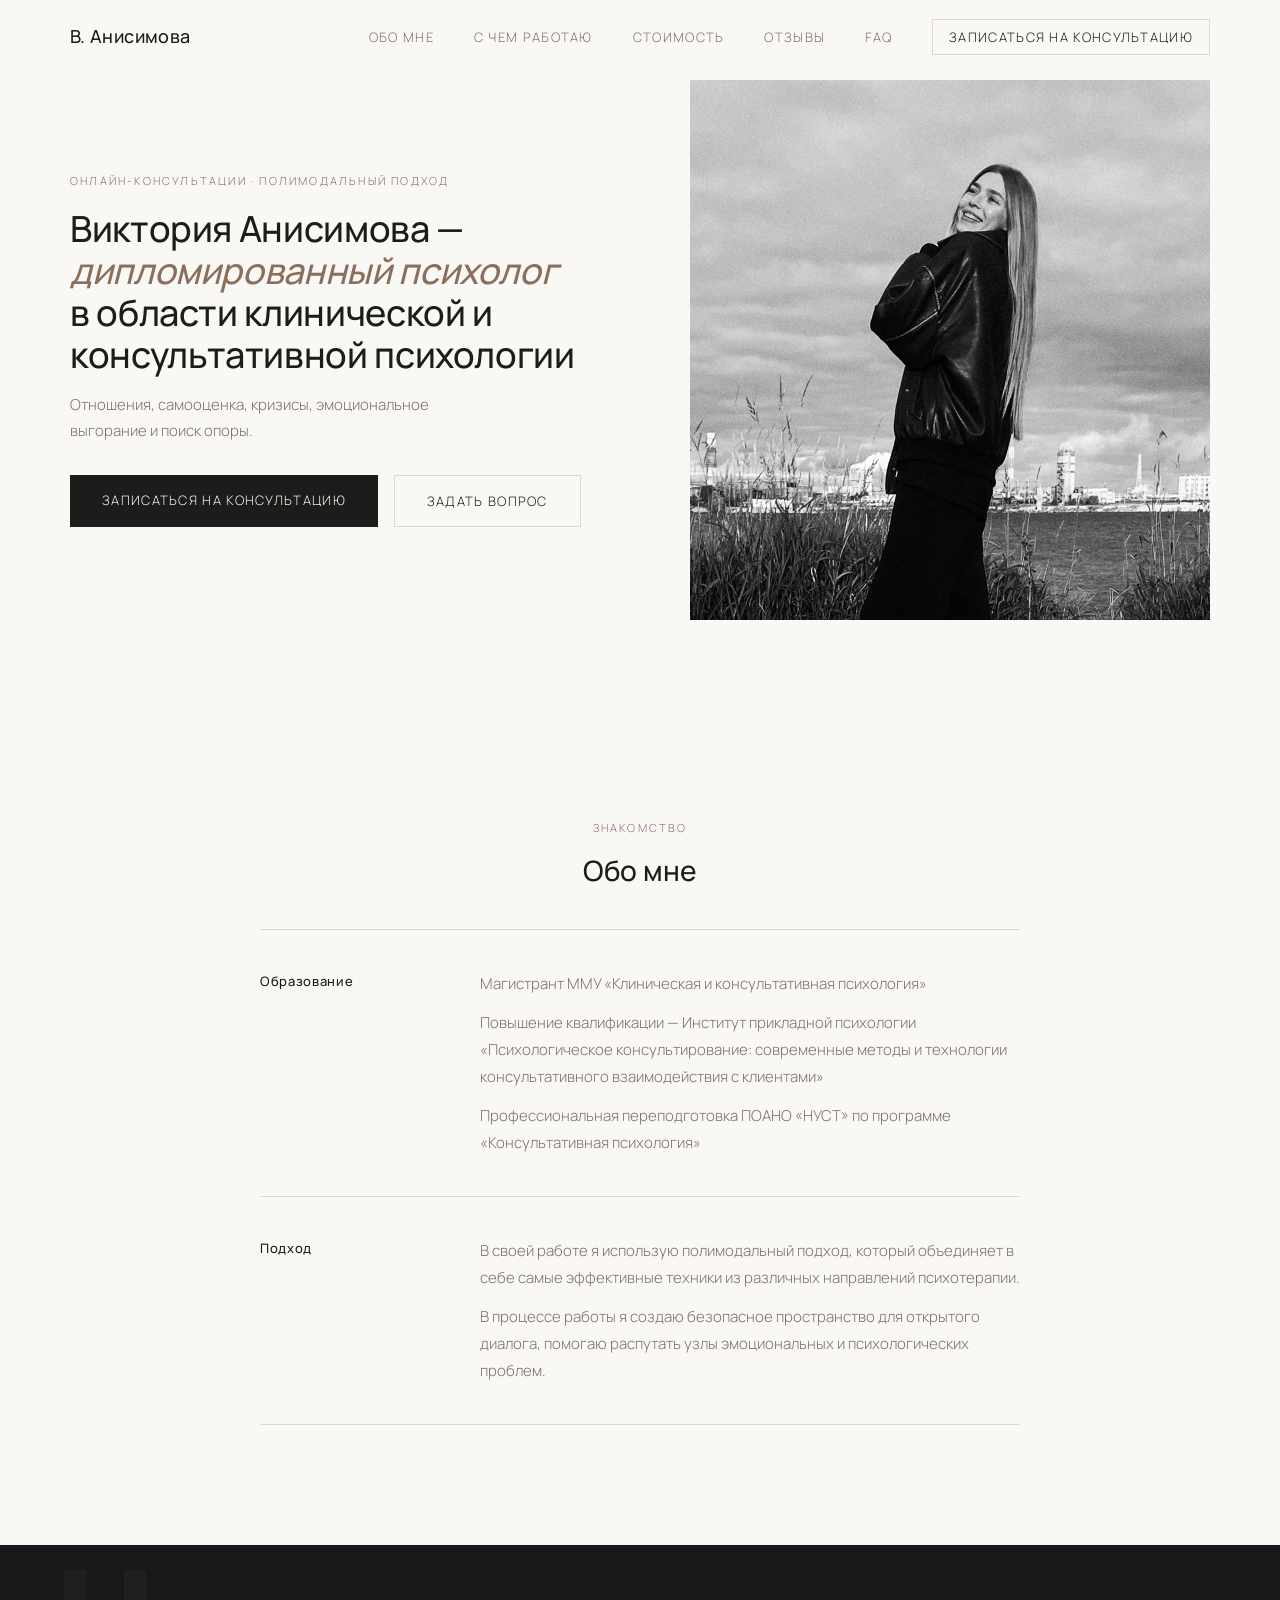
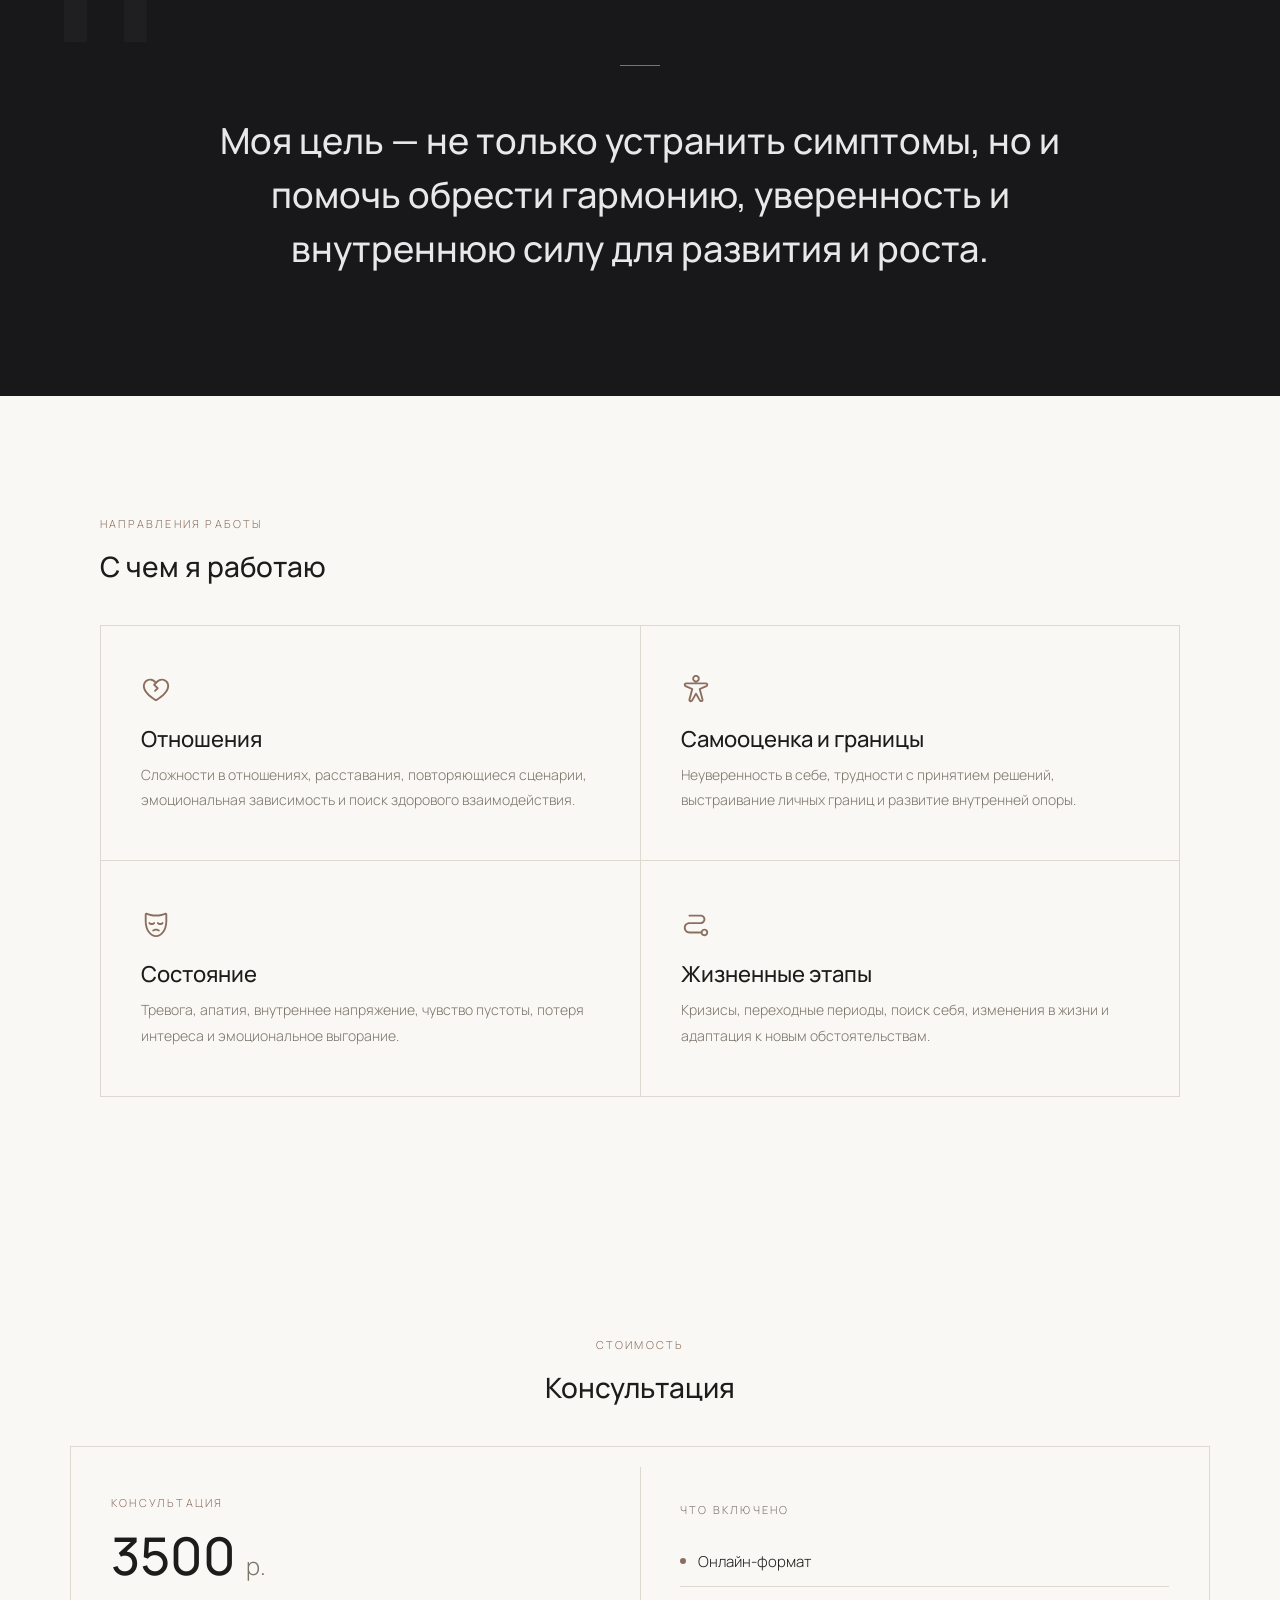
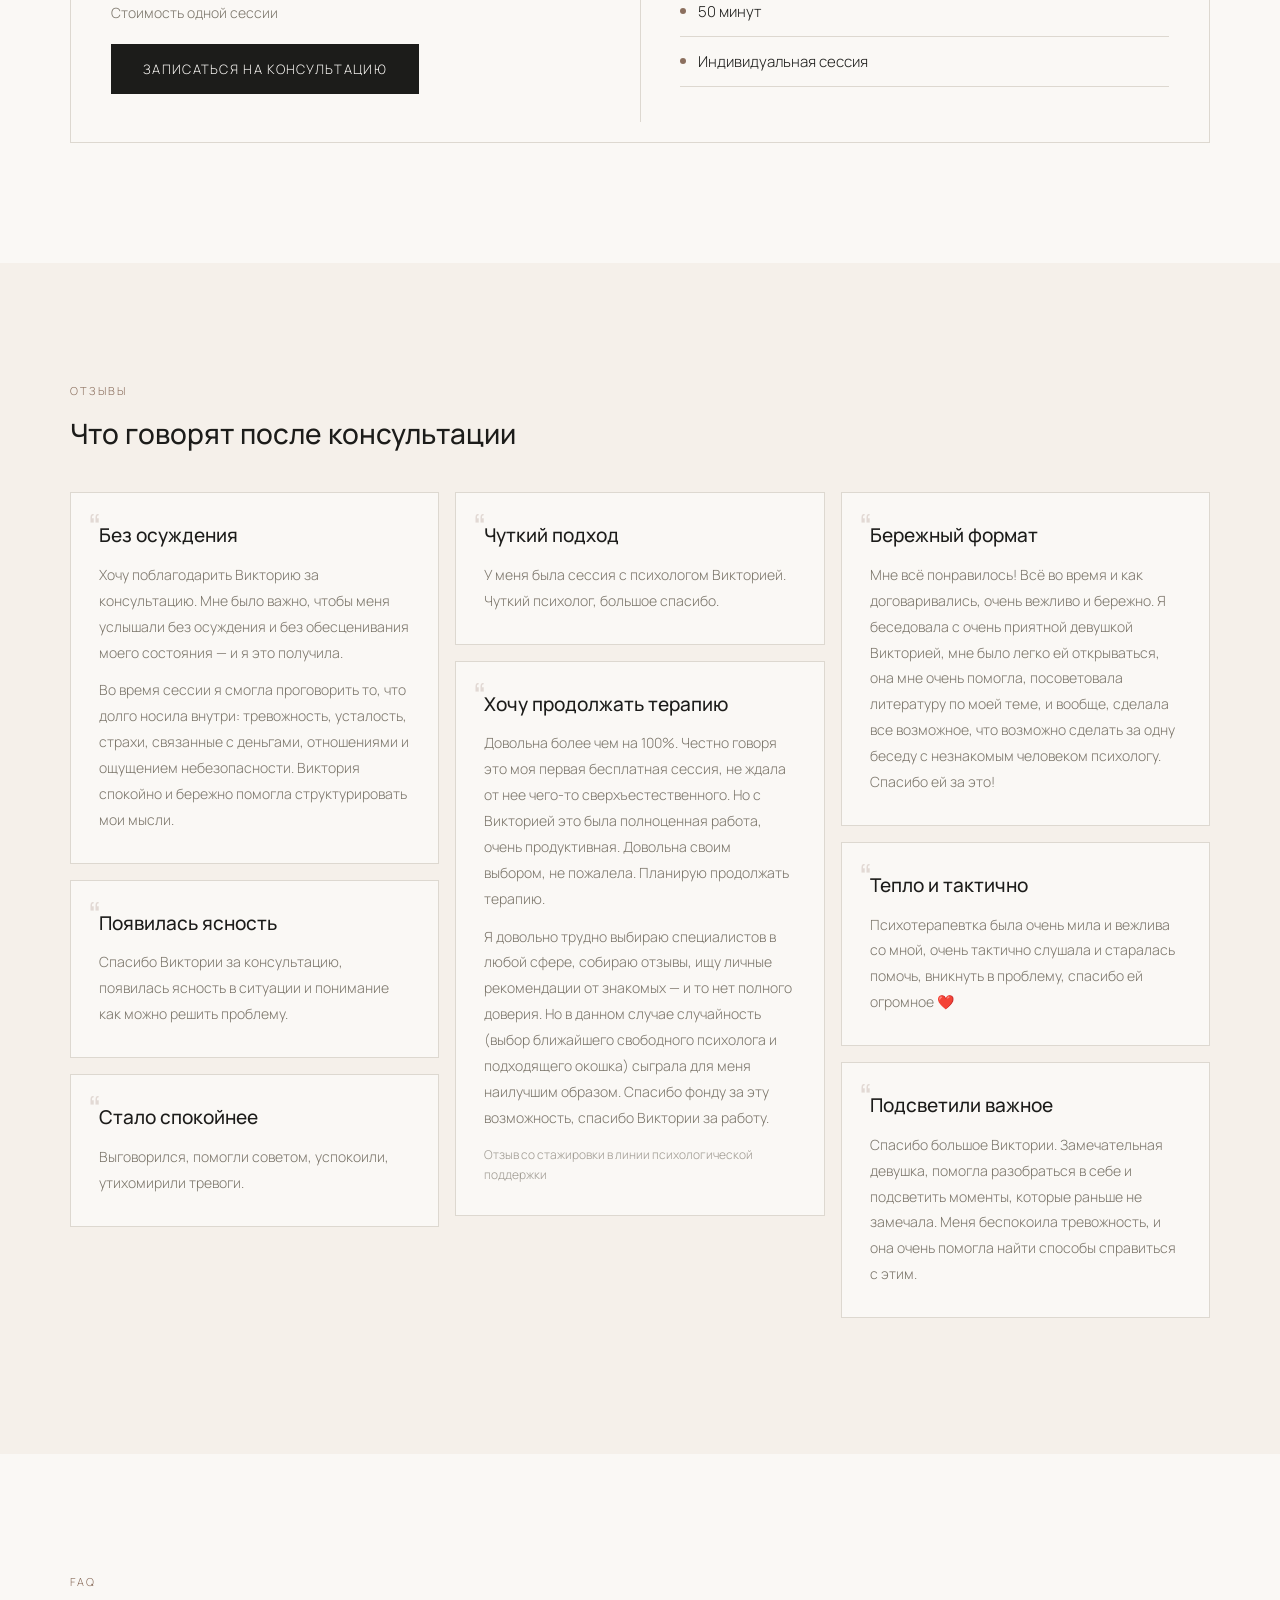
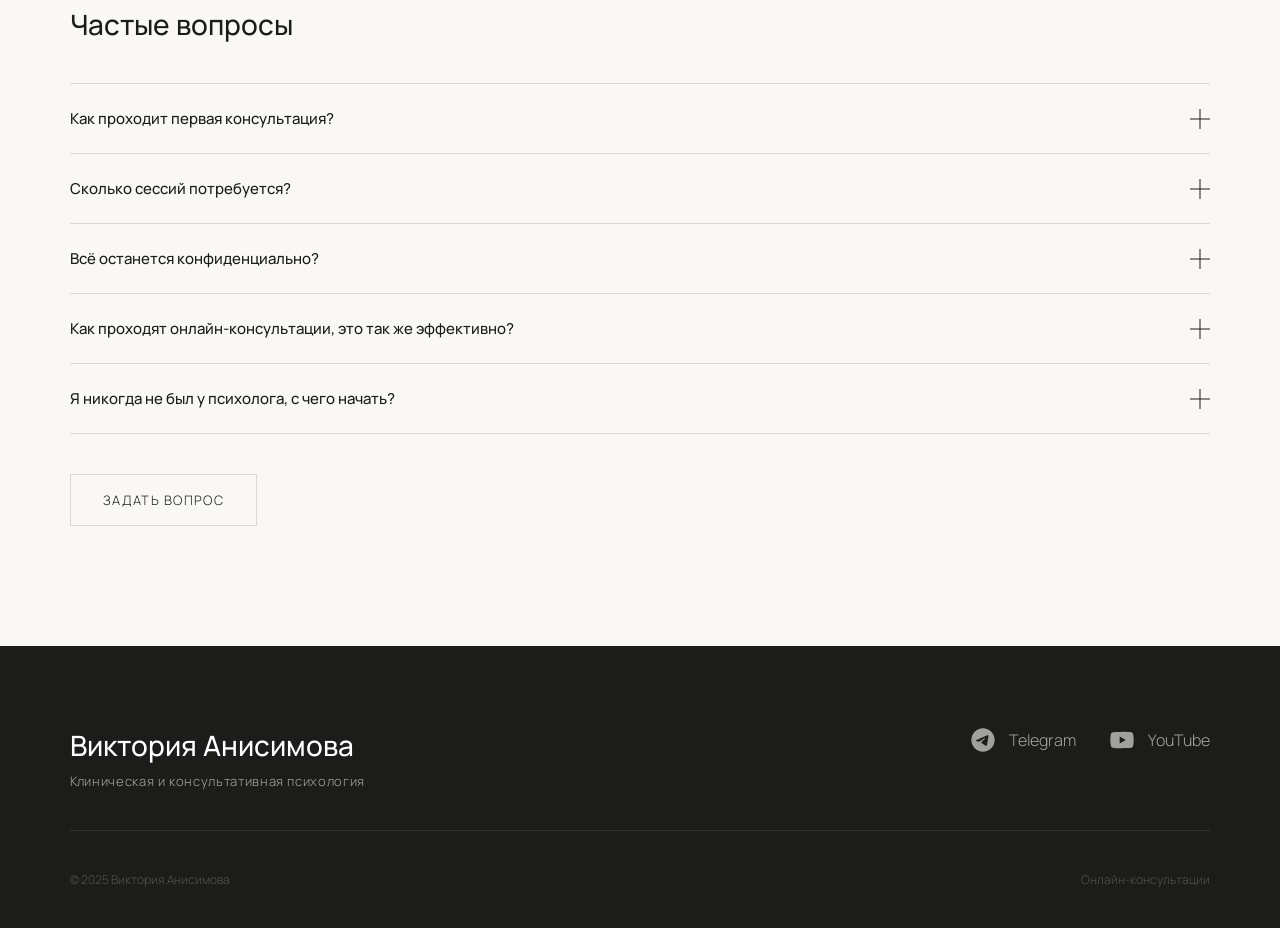
==== commit d4379cf6: "Add files via upload" ====
--- a/index.html
+++ b/index.html
@@ -55,7 +55,7 @@
       </p>
       <div class="hero-actions">
         <a href="#" class="btn-primary open-popup">Записаться на консультацию</a>
-        <a href="#" class="btn-outline open-popup">Задать вопрос</a>
+        <a href="#" class="btn-outline">Задать вопрос</a>
       </div>
     </div>
     <div class="hero-right">
@@ -304,7 +304,7 @@
 
     </div>
     <div class="faq-cta">
-      <a href="#" class="btn-outline open-popup">Задать вопрос</a>
+      <a href="#" class="btn-outline">Задать вопрос</a>
     </div>
   </div>
 </section>
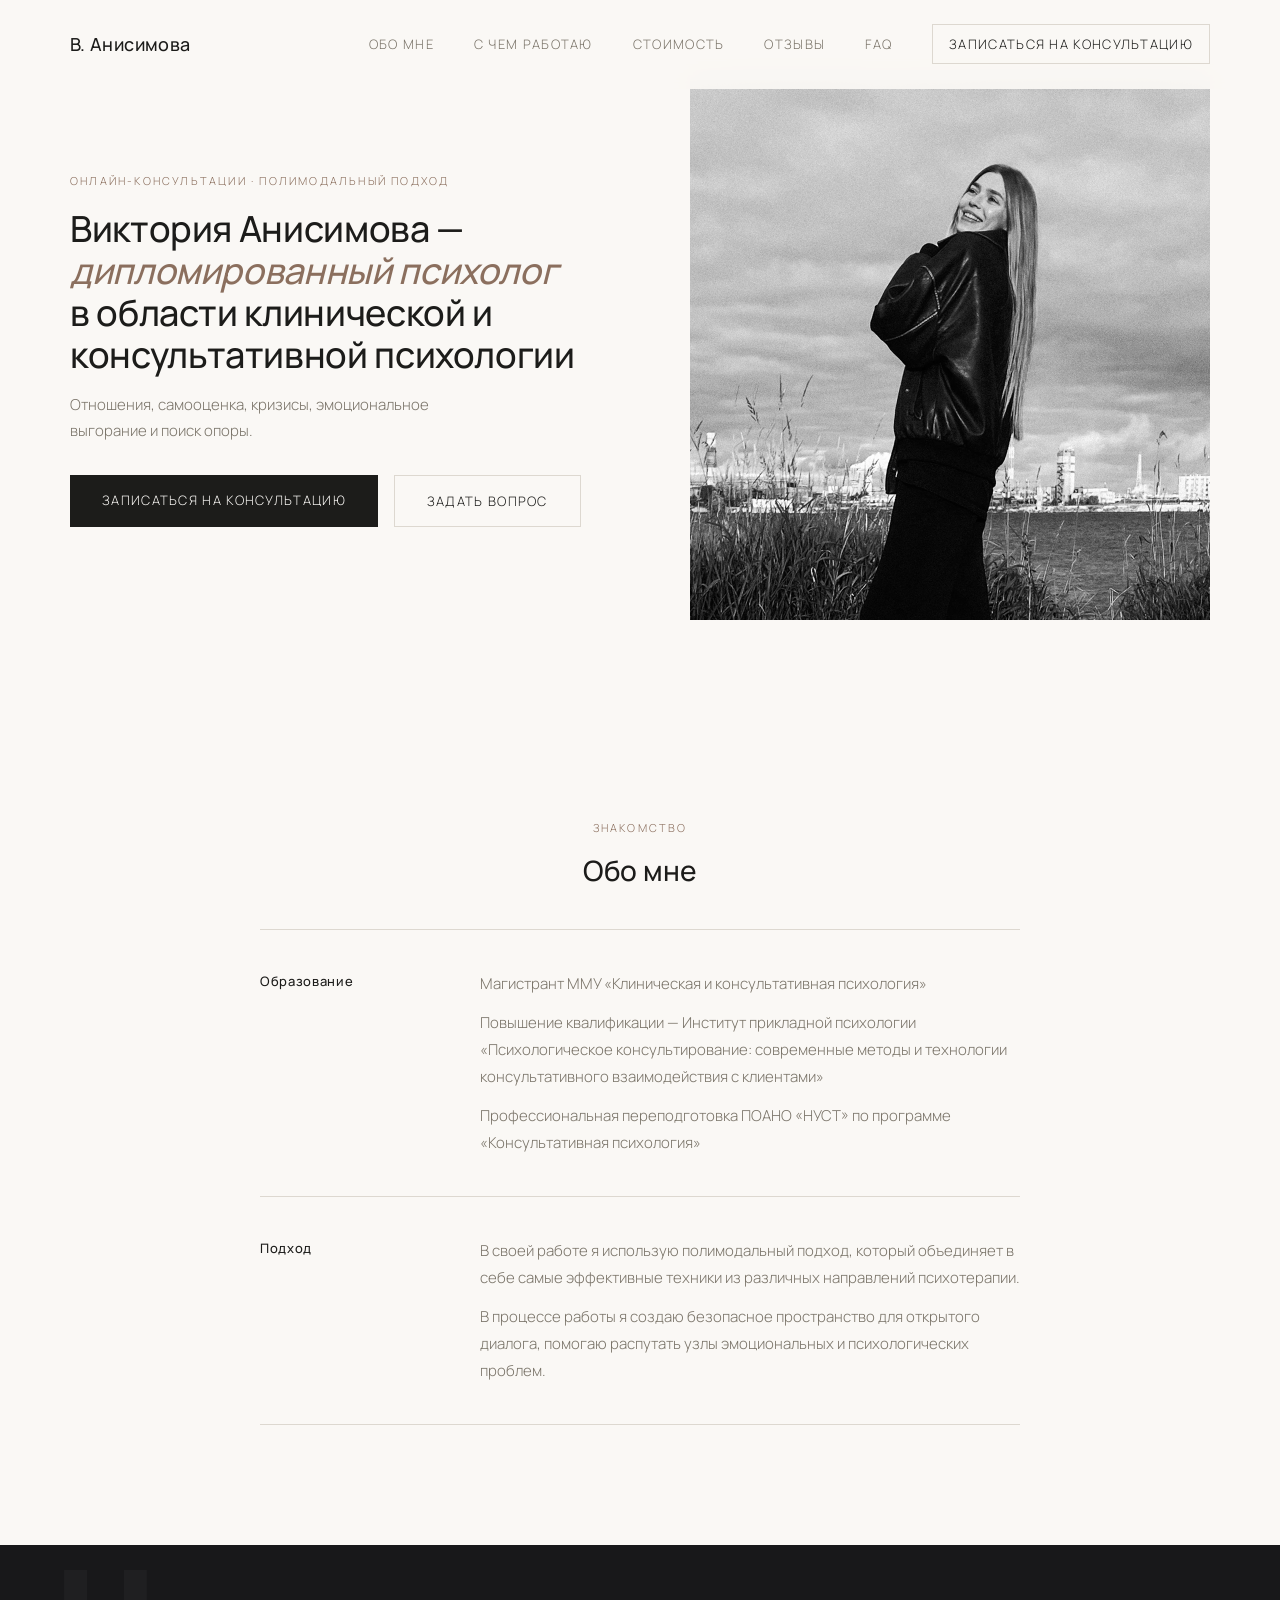
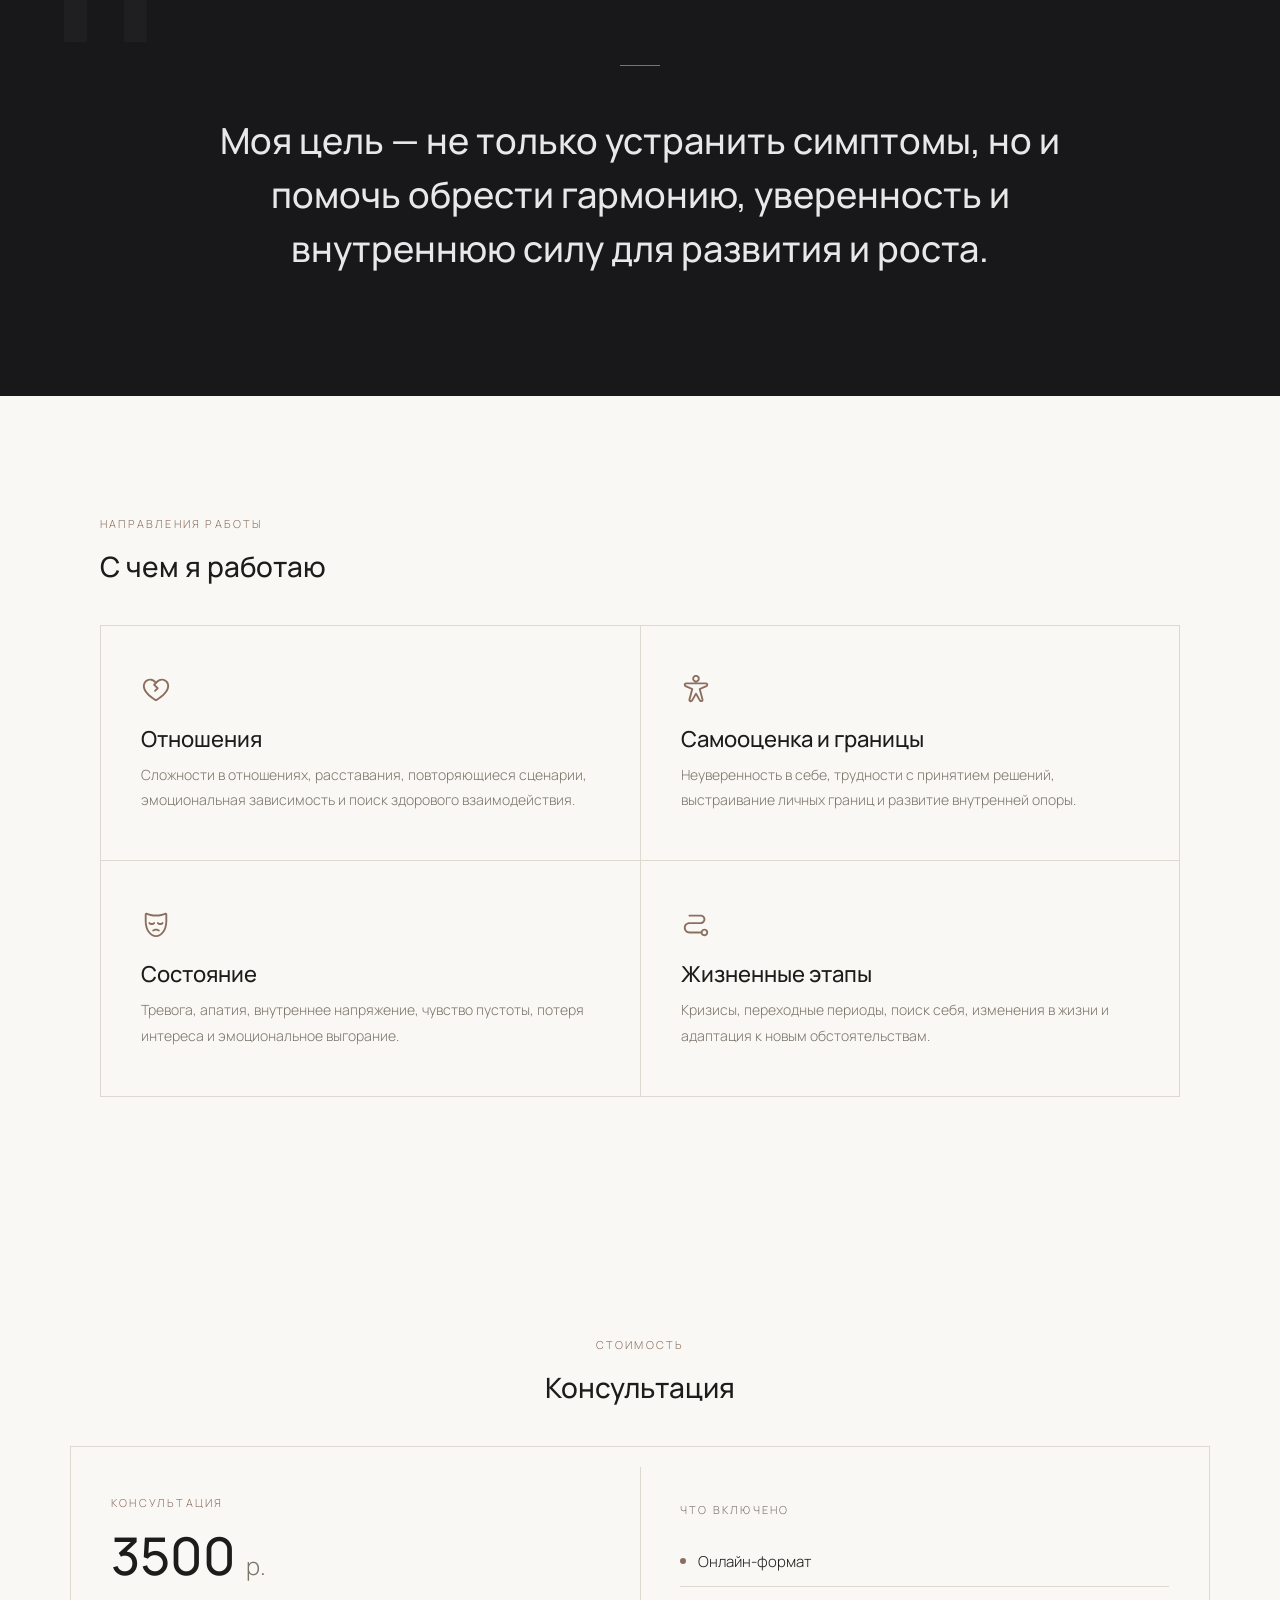
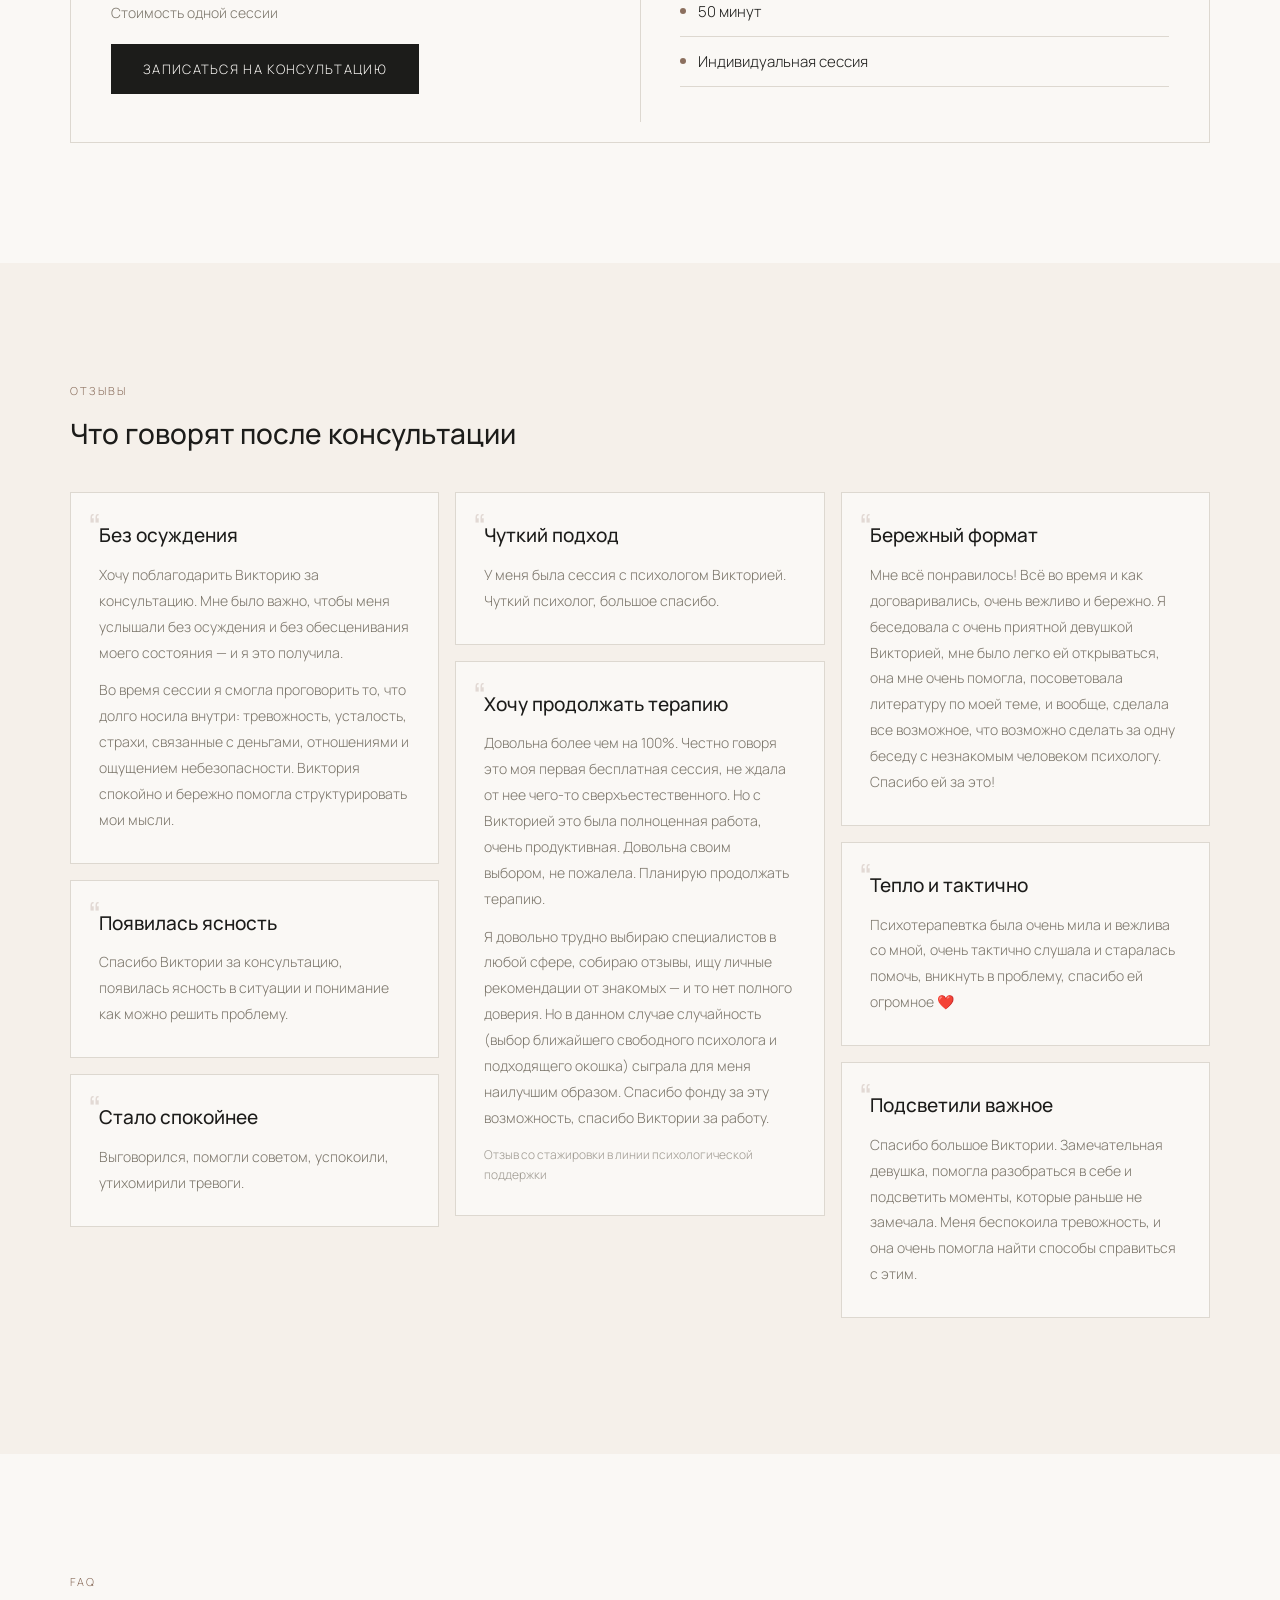
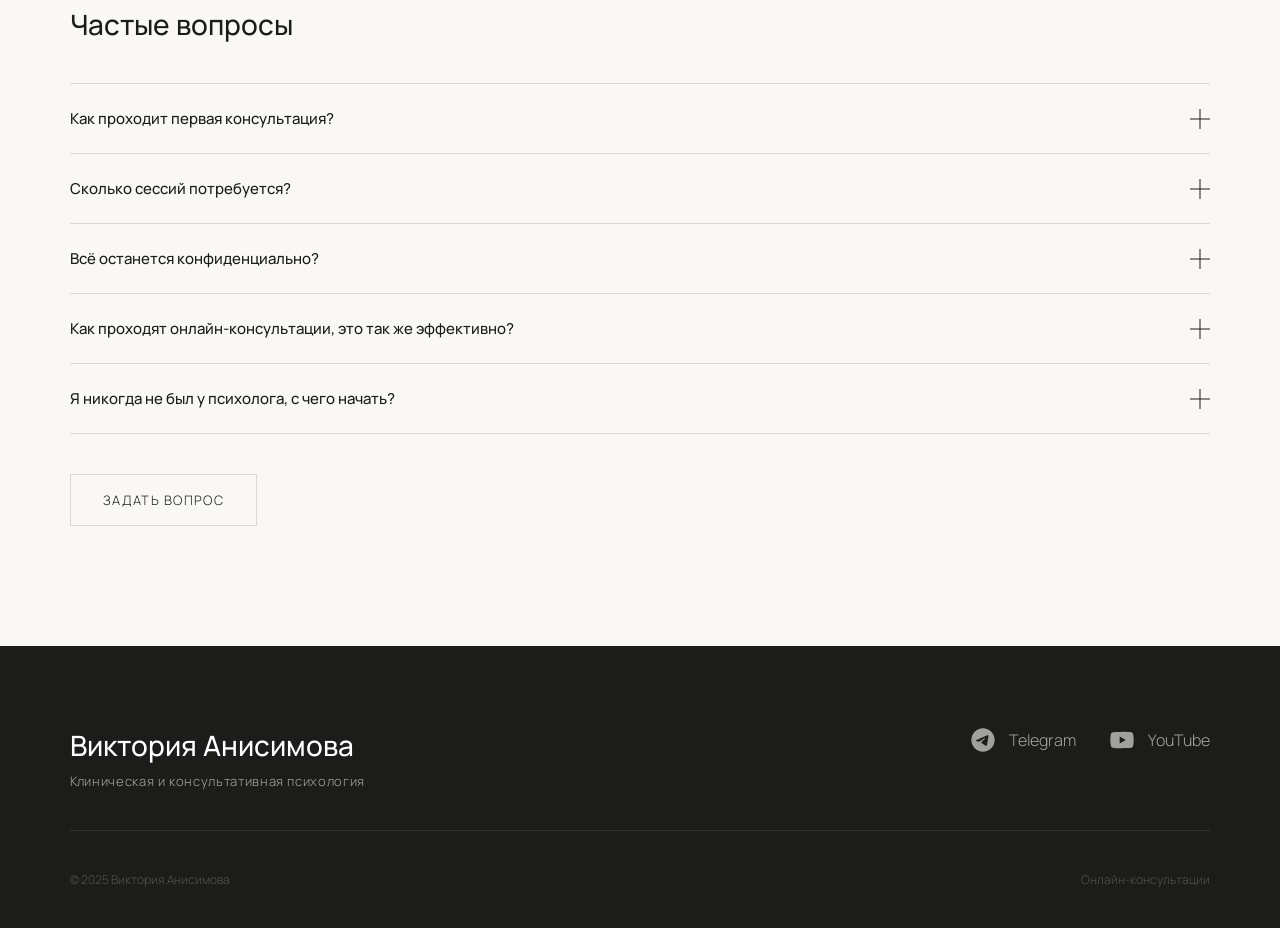
==== commit 4be644fa: "Add files via upload" ====
--- a/index.html
+++ b/index.html
@@ -22,6 +22,7 @@
       <li><a href="#faq">FAQ</a></li>
       <li><a href="#" class="open-popup nav-cta">Записаться на консультацию</a></li>
     </ul>
+    <a href="#" class="open-popup nav-cta nav-cta-tablet">Записаться на консультацию</a>
     <button class="nav-burger" id="nav-burger" aria-label="Открыть меню" aria-expanded="false" aria-controls="mobile-menu">
       <span></span><span></span><span></span>
     </button>
@@ -350,7 +351,7 @@
       </div>
 
       <div class="popup-field popup-field--contact-method">
-        <label class="popup-label">Как вам удобно связаться?</label>
+        <label class="popup-label">Как с вами удобнее связаться?</label>
         <div class="popup-toggles">
           <button class="popup-toggle active" data-value="telegram">Telegram</button>
           <button class="popup-toggle" data-value="whatsapp">WhatsApp</button>
--- a/style.css
+++ b/style.css
@@ -38,7 +38,7 @@
   margin: 0 auto;
   display: flex;
   align-items: center;
-  justify-content: space-between;
+  justify-content: flex-start;
 }
 nav.scrolled { border-bottom-color: var(--border); }
 
@@ -53,10 +53,15 @@
 
 .nav-links {
   display: flex;
+  align-items: center;
   gap: 40px;
   list-style: none;
+  margin-left: auto;
 }
 .nav-links a {
+  display: inline-flex;
+  align-items: center;
+  height: 40px;
   font-size: 13px;
   letter-spacing: 0.1em;
   text-transform: uppercase;
@@ -78,6 +83,7 @@
   justify-content: center;
   flex-direction: column;
   gap: 5px;
+  margin-left: 12px;
 }
 
 .nav-burger span {
@@ -765,14 +771,24 @@
 /* NAV CTA */
 .nav-cta {
   border: 1px solid var(--border) !important;
-  padding: 8px 16px;
+  padding: 0 16px;
+  height: 40px;
   color: var(--charcoal) !important;
+  text-decoration: none;
+  font-size: 13px;
+  letter-spacing: 0.1em;
+  text-transform: uppercase;
+  line-height: 1;
+  display: inline-flex;
+  align-items: center;
+  justify-content: center;
   transition: border-color 0.2s, color 0.2s !important;
 }
 .nav-cta:hover {
   border-color: var(--charcoal) !important;
   color: var(--charcoal) !important;
 }
+.nav-cta-tablet { display: none; }
 
 /* POPUP */
 .popup-overlay {
@@ -1038,11 +1054,19 @@
 }
 
 /* RESPONSIVE */
-@media (max-width: 900px) {
+@media (max-width: 1080px) {
   nav { padding: 20px 24px; }
   .nav-links { display: none; }
   .nav-burger { display: inline-flex; }
+  .nav-cta-tablet {
+    display: inline-flex;
+    margin-left: auto;
+  }
   .mobile-menu { top: 80px; }
+}
+
+@media (max-width: 900px) {
+  nav { padding: 20px 24px; }
   .hero { height: auto; max-height: none; padding: 0 24px; }
   .hero-grid { grid-template-columns: 1fr; }
   .hero-left { padding: 120px 0 60px; }
@@ -1096,6 +1120,8 @@
 }
 
 @media (max-width: 500px) {
+  .nav-cta-tablet { display: none; }
+  .nav-burger { margin-left: auto; }
   #pricing .btn-text-desktop { display: none; }
   #pricing .btn-text-mobile { display: inline; }
 }
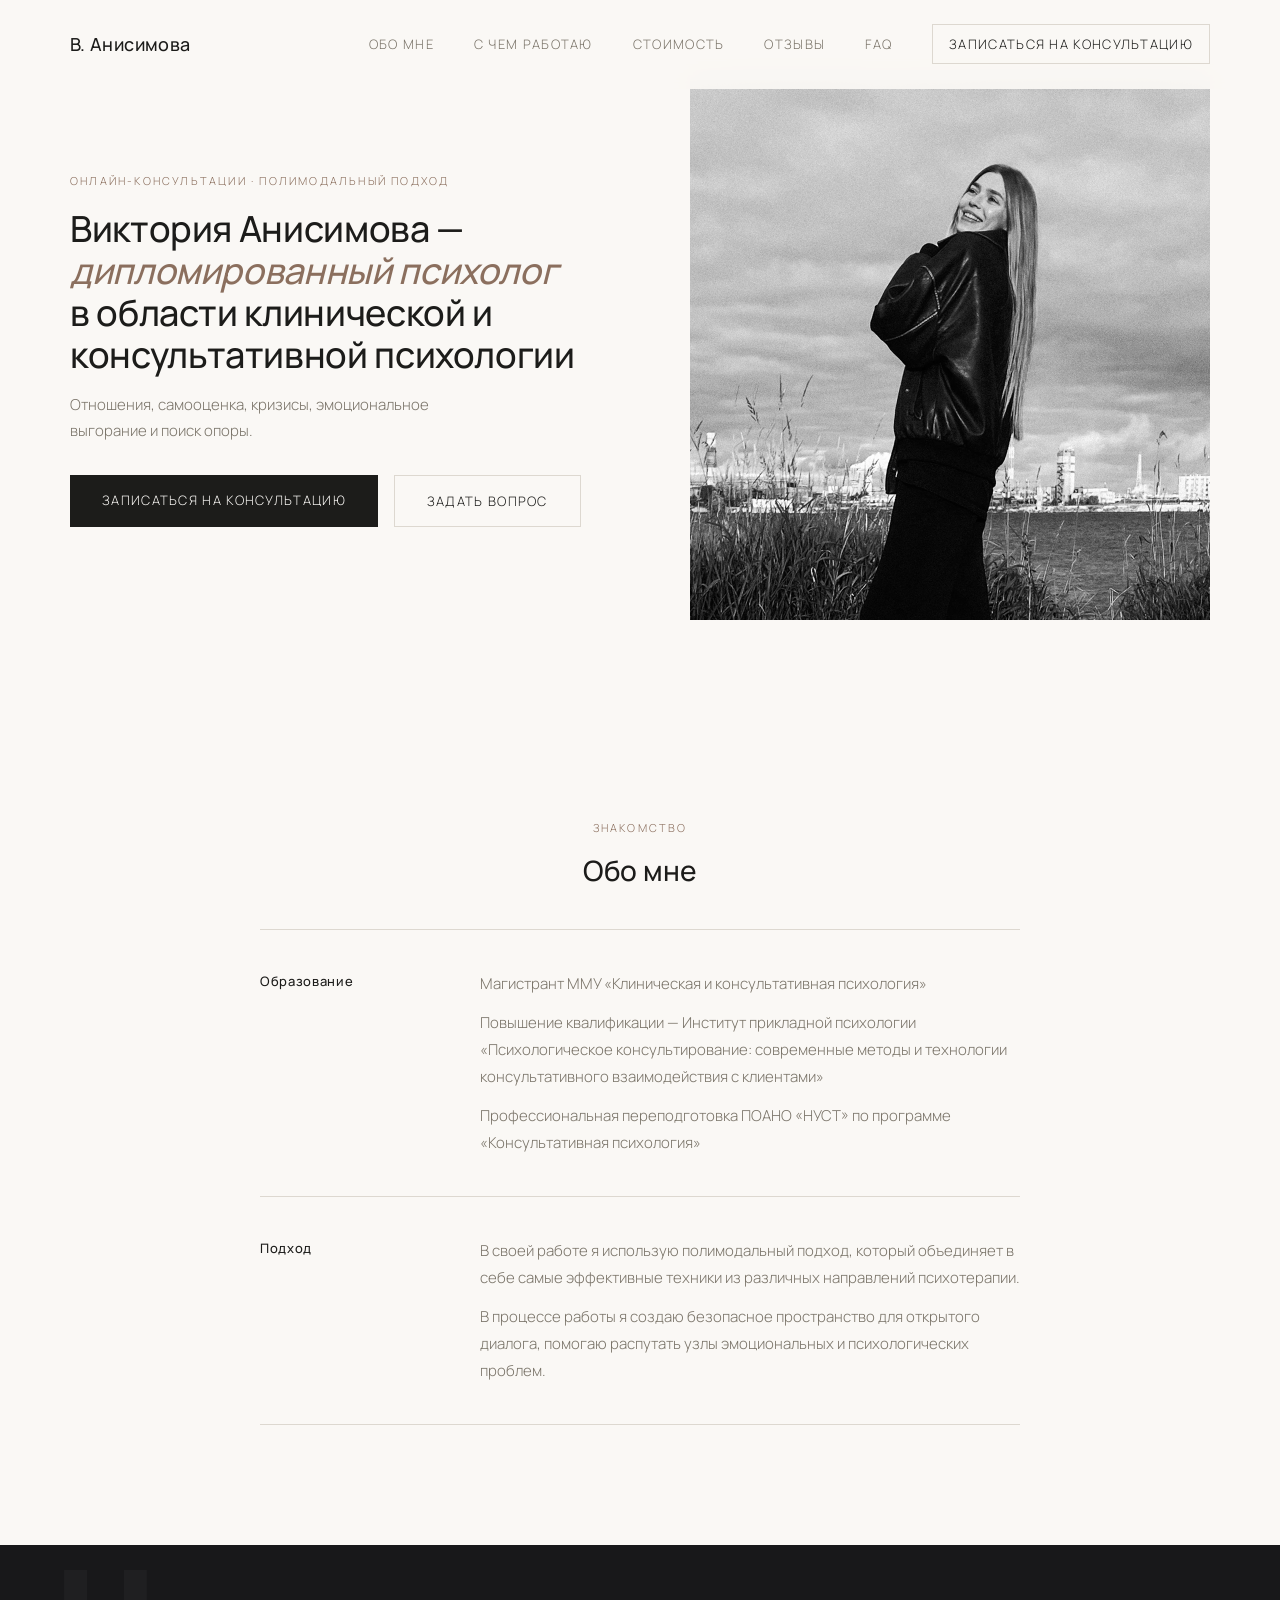
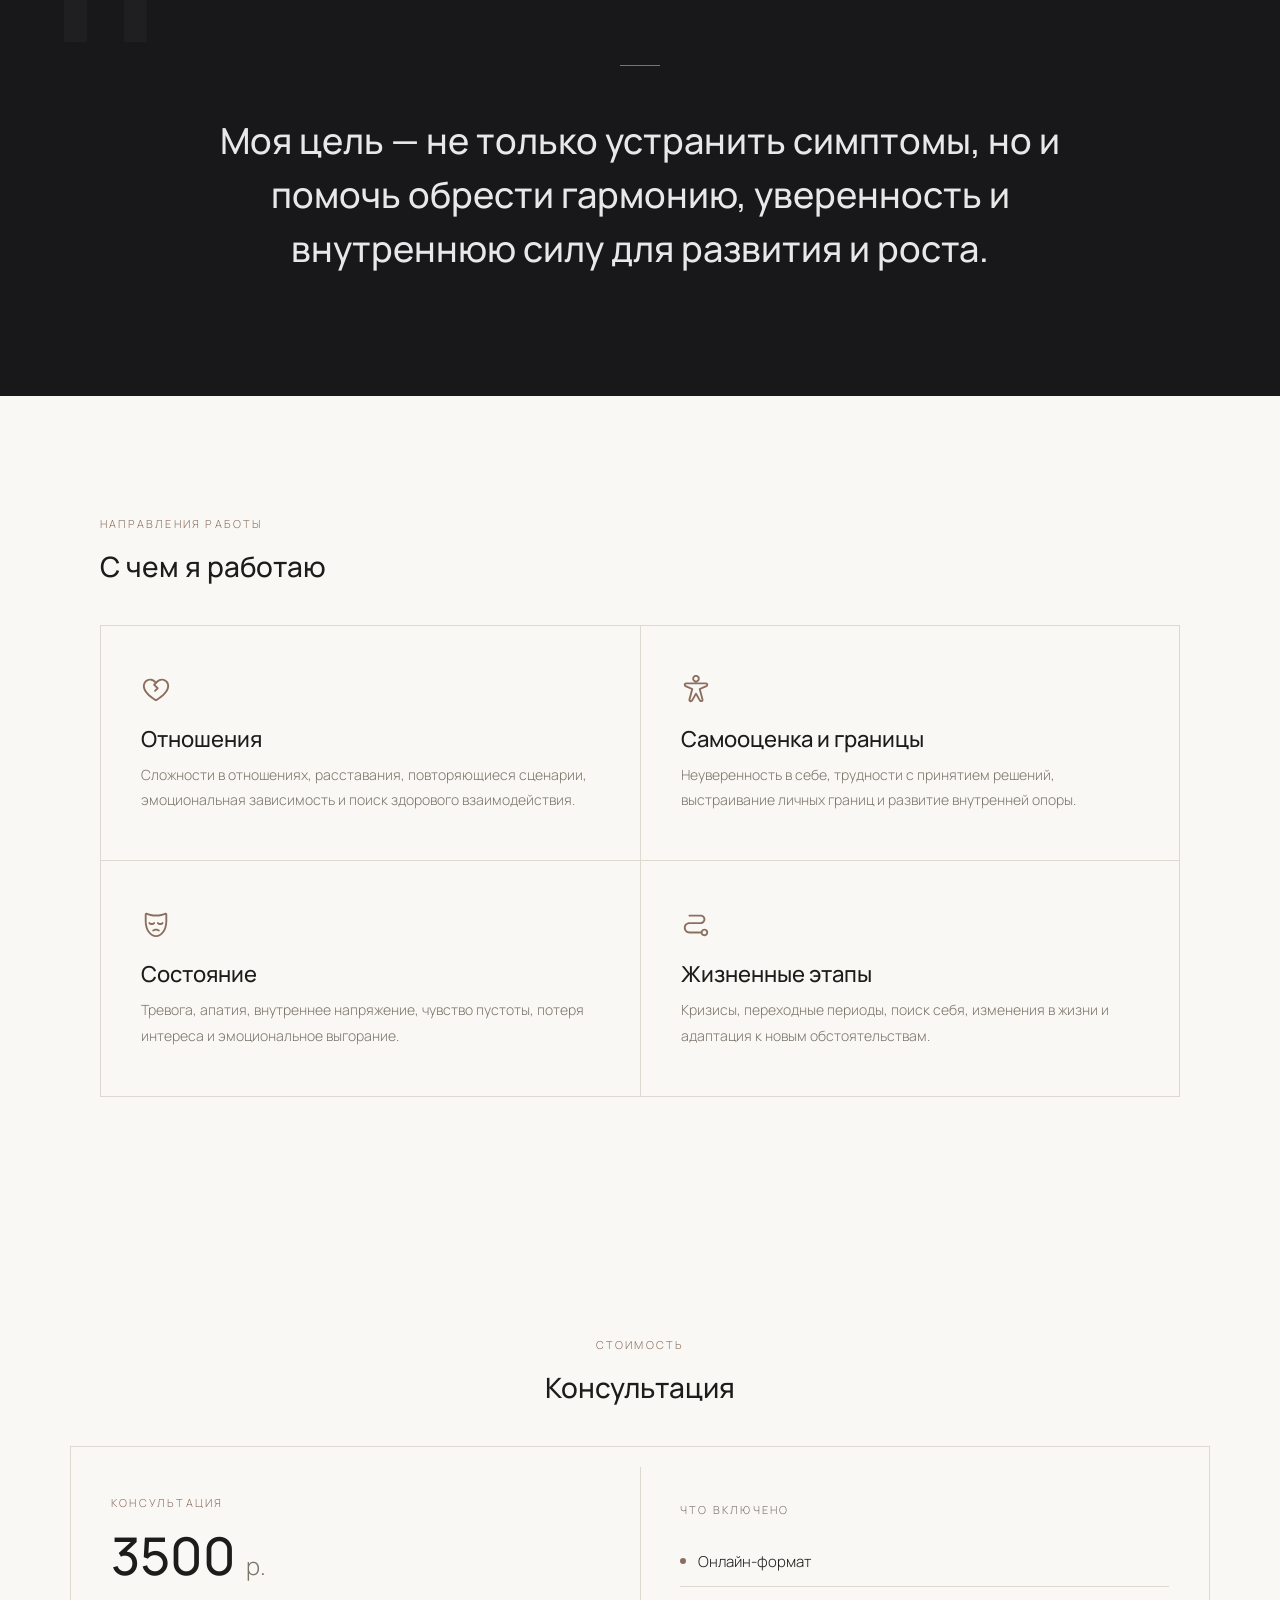
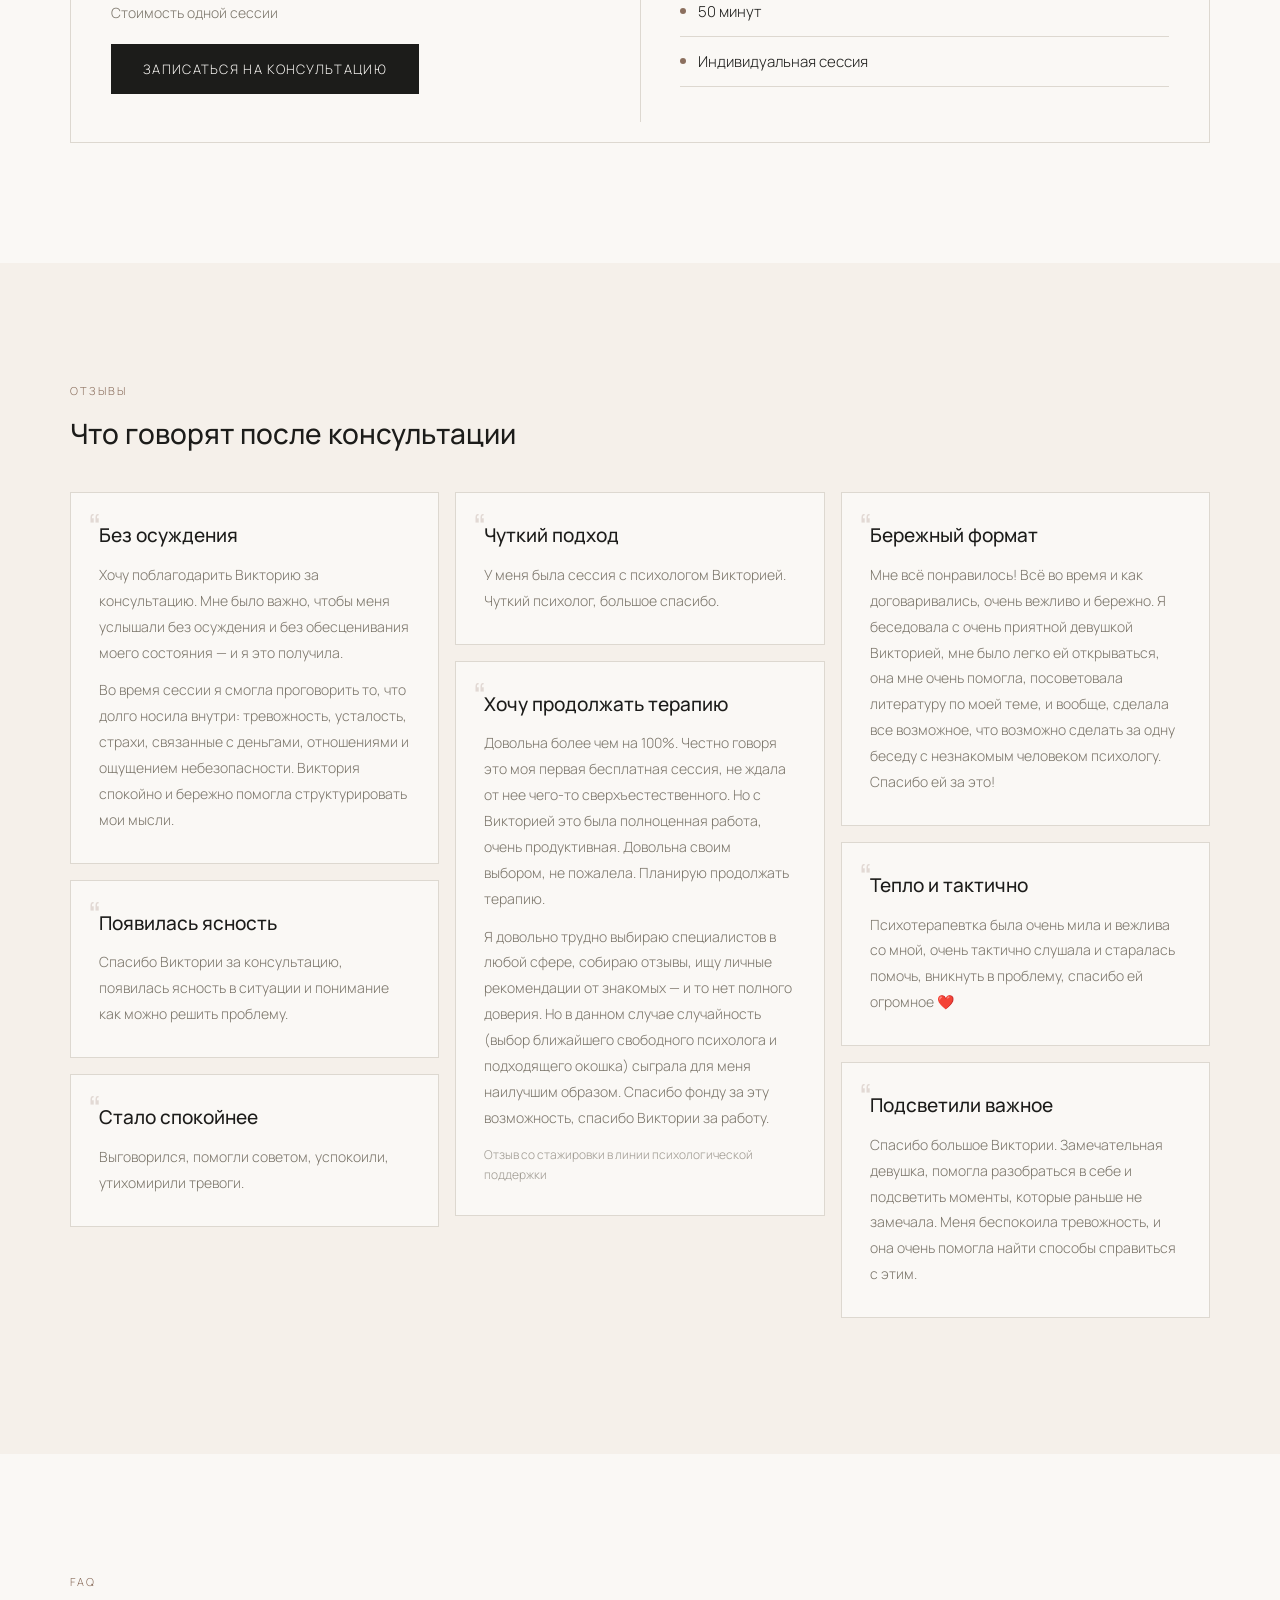
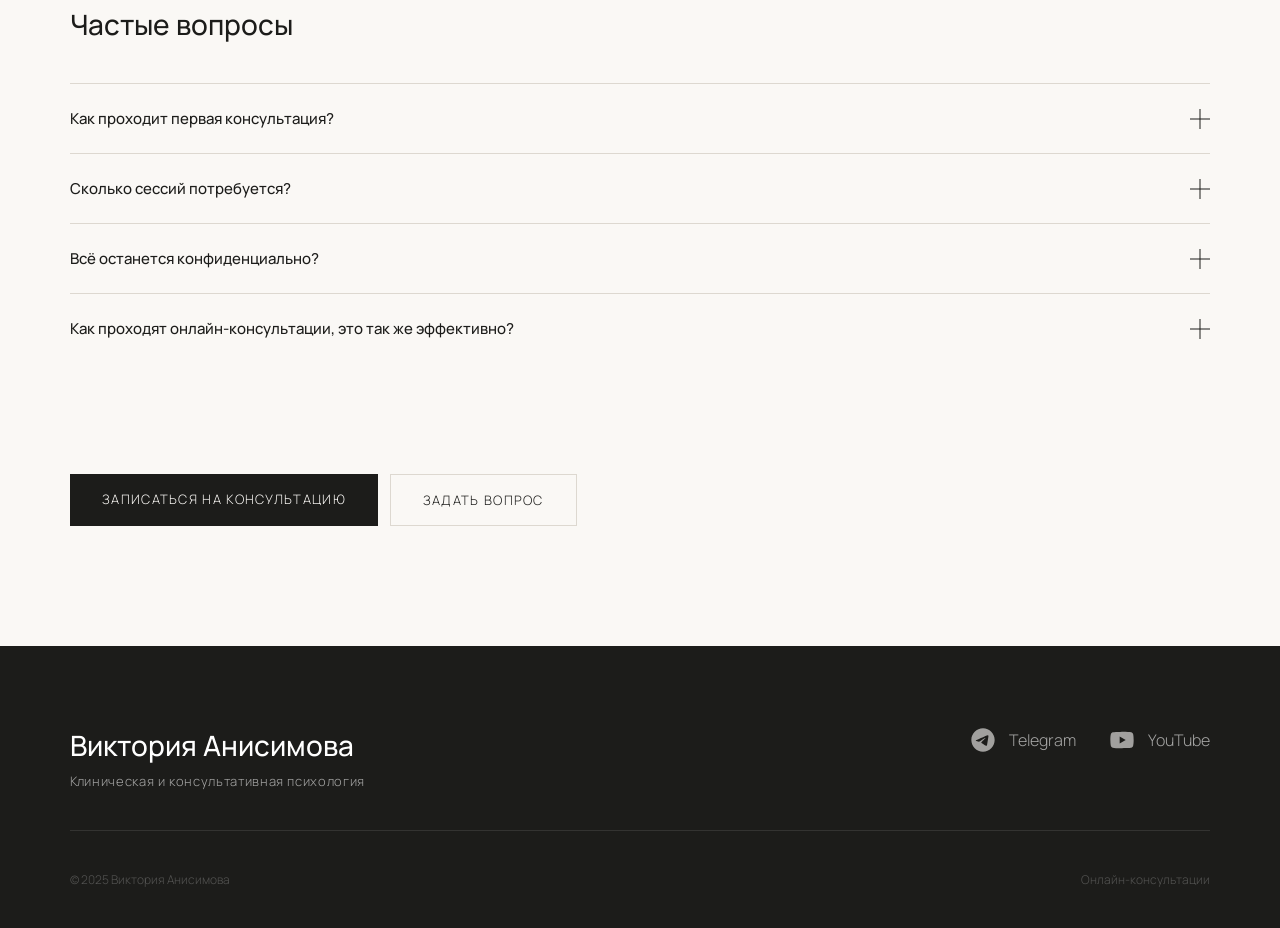
==== commit 266400c2: "Add files via upload" ====
--- a/index.html
+++ b/index.html
@@ -305,6 +305,7 @@
 
     </div>
     <div class="faq-cta">
+      <a href="#" class="btn-primary open-popup">Записаться на консультацию</a>
       <a href="#" class="btn-outline">Задать вопрос</a>
     </div>
   </div>
--- a/style.css
+++ b/style.css
@@ -766,6 +766,9 @@
 
 .faq-cta {
   margin-top: 40px;
+  display: flex;
+  gap: 12px;
+  flex-wrap: wrap;
 }
 
 /* NAV CTA */
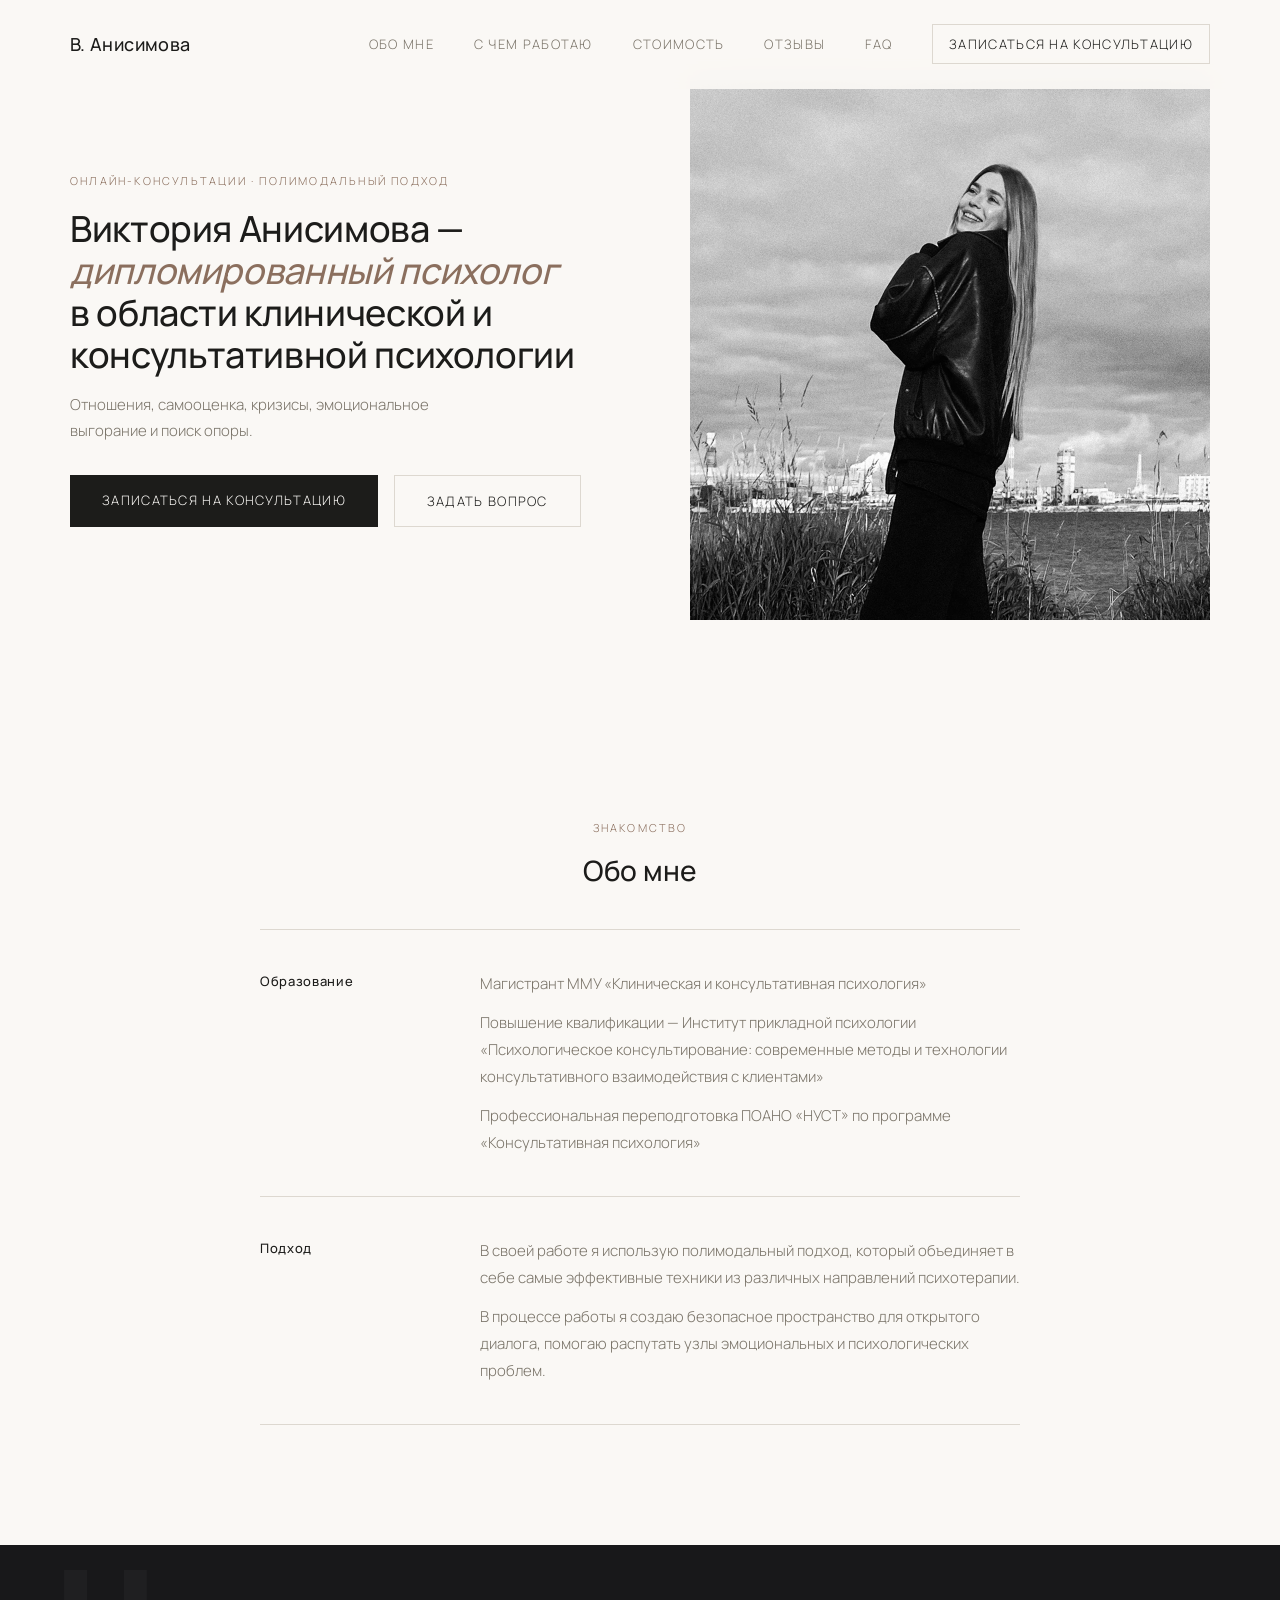
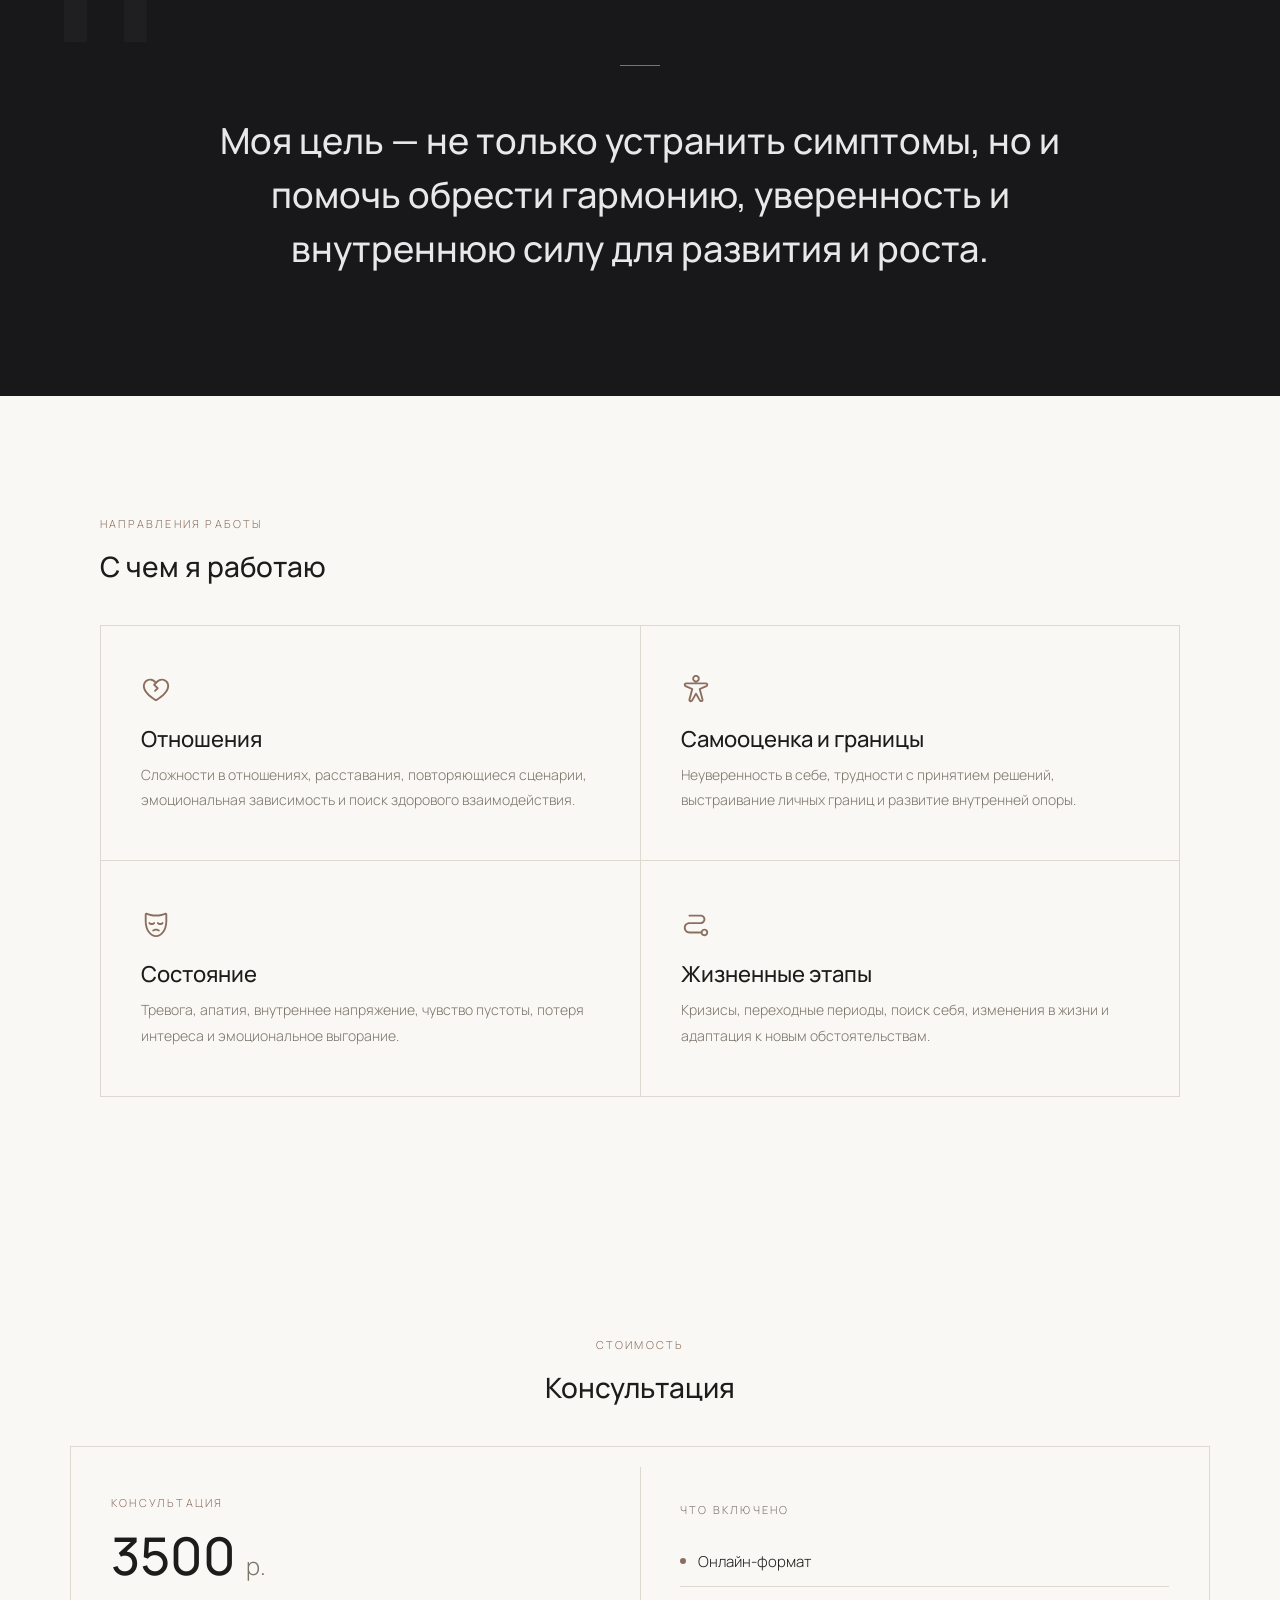
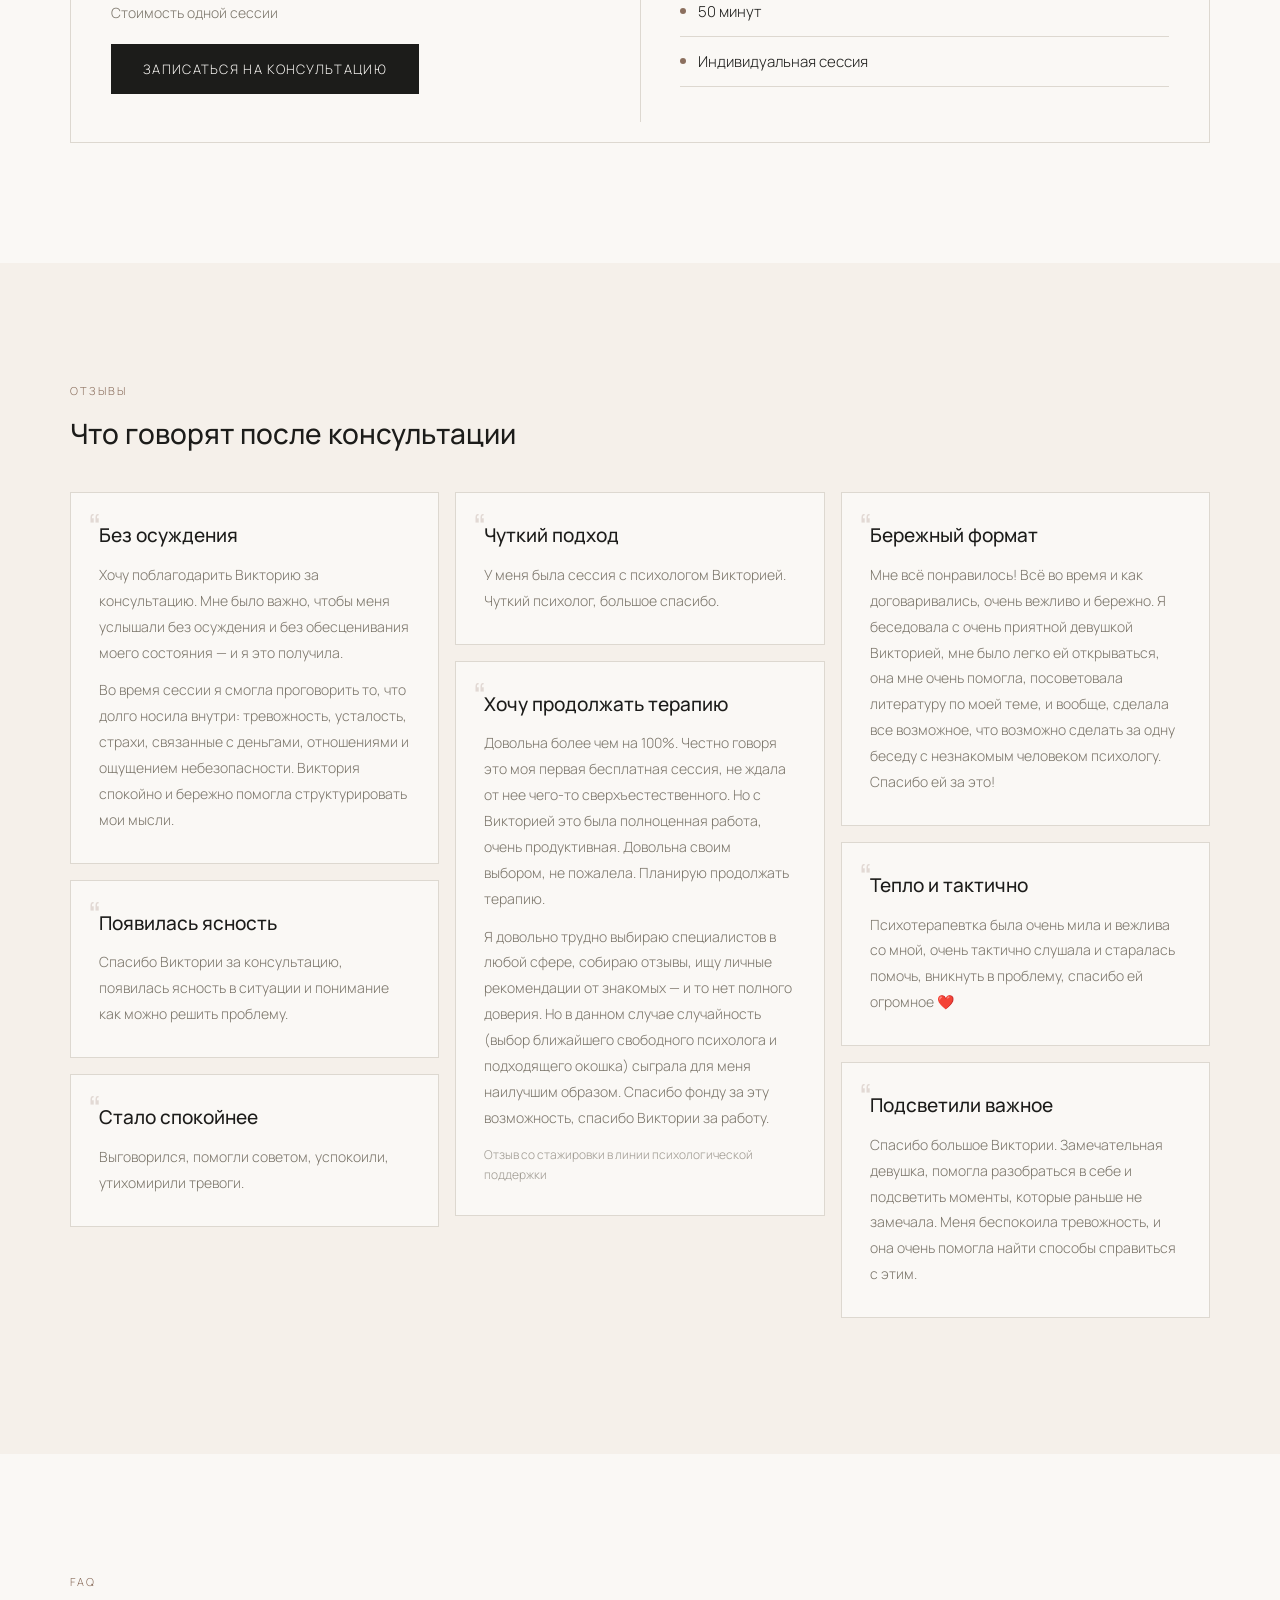
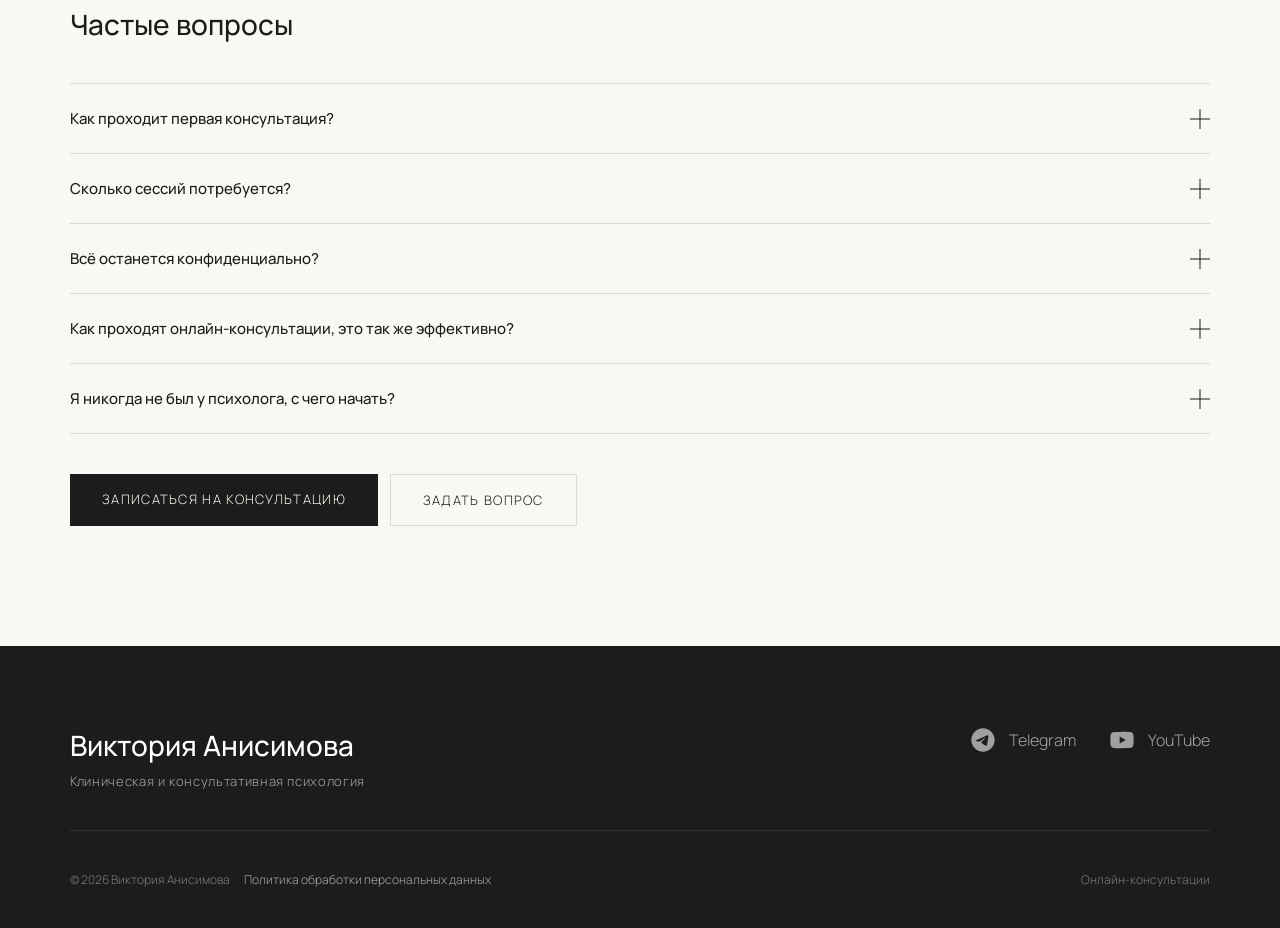
==== commit 498302b3: "Add files via upload" ====
--- a/index.html
+++ b/index.html
@@ -328,8 +328,11 @@
     </div>
   </div>
   <div class="footer-bottom">
-    <span>© 2025 Виктория Анисимова</span>
-    <span>Онлайн-консультации</span>
+    <div class="footer-bottom-main">
+      <span class="footer-bottom-copy">© 2026 Виктория Анисимова</span>
+      <a href="privacy-policy.html" class="footer-bottom-link">Политика обработки персональных данных</a>
+    </div>
+    <span class="footer-bottom-note">Онлайн-консультации</span>
   </div>
 </footer>
 
@@ -370,6 +373,14 @@
         <textarea class="popup-input popup-textarea" id="field-topic" placeholder="Опишите вкратце ваш запрос"></textarea>
       </div>
 
+      <div class="popup-field popup-field--consent">
+        <label class="popup-consent">
+          <input type="checkbox" id="field-consent">
+          <span>Соглашаюсь с <a href="privacy-policy.html" class="popup-consent-link">политикой обработки персональных данных</a></span>
+        </label>
+        <div class="popup-error">Необходимо принять условия</div>
+      </div>
+
       <button class="btn-primary popup-submit" id="popup-submit">Отправить</button>
     </div>
 
--- a/style.css
+++ b/style.css
@@ -851,6 +851,10 @@
   margin-bottom: 16px;
 }
 
+.popup-field--consent {
+  margin-bottom: 16px;
+}
+
 .popup-label {
   display: block;
   font-size: 11px;
@@ -904,6 +908,41 @@
 .popup-textarea {
   resize: vertical;
   min-height: 80px;
+}
+
+.popup-consent {
+  display: flex;
+  align-items: flex-start;
+  gap: 10px;
+  font-size: 13px;
+  line-height: 1.5;
+  color: var(--muted);
+}
+
+.popup-consent input {
+  width: 16px;
+  height: 16px;
+  margin-top: 2px;
+  accent-color: var(--charcoal);
+  flex-shrink: 0;
+}
+
+.popup-consent-link {
+  color: inherit;
+  text-decoration: underline;
+}
+
+.popup-consent-link:hover {
+  color: var(--charcoal);
+}
+
+.popup-field.has-error .popup-consent {
+  color: var(--error);
+}
+
+.popup-field.has-error .popup-consent input {
+  outline: 1px solid var(--error);
+  outline-offset: 1px;
 }
 
 .popup-toggles {
@@ -1033,11 +1072,106 @@
 .footer-bottom {
   display: flex;
   justify-content: space-between;
+  align-items: center;
+  gap: 20px;
+  flex-wrap: wrap;
   font-size: 12px;
   font-weight: 300;
-  opacity: 0.4;
+  color: rgba(255,255,255,0.42);
   max-width: 1140px;
   margin: 0 auto;
+}
+
+.footer-bottom-main {
+  display: inline-flex;
+  align-items: center;
+  gap: 14px;
+  flex-wrap: wrap;
+}
+
+.footer-bottom-copy,
+.footer-bottom-note {
+  color: rgba(255,255,255,0.42);
+}
+
+.footer-bottom-link {
+  color: rgba(255,255,255,0.62);
+  text-decoration: none;
+  transition: color 0.2s;
+}
+
+.footer-bottom-link:hover {
+  color: rgba(255,255,255,0.82);
+}
+
+/* PRIVACY POLICY PAGE */
+.policy-page {
+  background: var(--warm-white);
+}
+
+.policy-header {
+  padding: 36px 60px 0;
+}
+
+.policy-header-inner {
+  max-width: 1140px;
+  margin: 0 auto;
+  display: flex;
+  align-items: center;
+  justify-content: space-between;
+  gap: 16px;
+}
+
+.policy-main {
+  padding: 140px 60px 120px;
+}
+
+.policy-content {
+  max-width: 900px;
+  margin: 0 auto;
+  border: 1px solid var(--border);
+  background: var(--warm-white);
+  padding: 48px 44px;
+}
+
+.policy-title {
+  font-family: 'Manrope', sans-serif;
+  font-size: 34px;
+  font-weight: 500;
+  line-height: 1.2;
+  margin-bottom: 28px;
+}
+
+.policy-heading {
+  font-family: 'Manrope', sans-serif;
+  font-size: 22px;
+  font-weight: 500;
+  line-height: 1.35;
+  margin: 30px 0 12px;
+}
+
+.policy-content p,
+.policy-content li {
+  font-size: 15px;
+  line-height: 1.8;
+  color: var(--muted);
+}
+
+.policy-content p + p {
+  margin-top: 10px;
+}
+
+.policy-content ul {
+  margin: 12px 0 0;
+  padding-left: 20px;
+}
+
+.policy-content li + li {
+  margin-top: 8px;
+}
+
+.policy-updated {
+  margin-top: 30px;
 }
 
 /* ANIMATIONS */
@@ -1119,6 +1253,26 @@
   footer { padding: 60px 24px 32px; }
   .footer-top { flex-direction: column; gap: 32px; }
   .footer-social { align-items: flex-start; }
+  .footer-bottom {
+    flex-direction: column;
+    align-items: flex-start;
+    gap: 10px;
+  }
+  .policy-header {
+    padding: 28px 24px 0;
+  }
+  .policy-main {
+    padding: 116px 24px 80px;
+  }
+  .policy-content {
+    padding: 30px 22px;
+  }
+  .policy-title {
+    font-size: 28px;
+  }
+  .policy-heading {
+    font-size: 20px;
+  }
   .popup { padding: 32px 24px; }
 }
 
